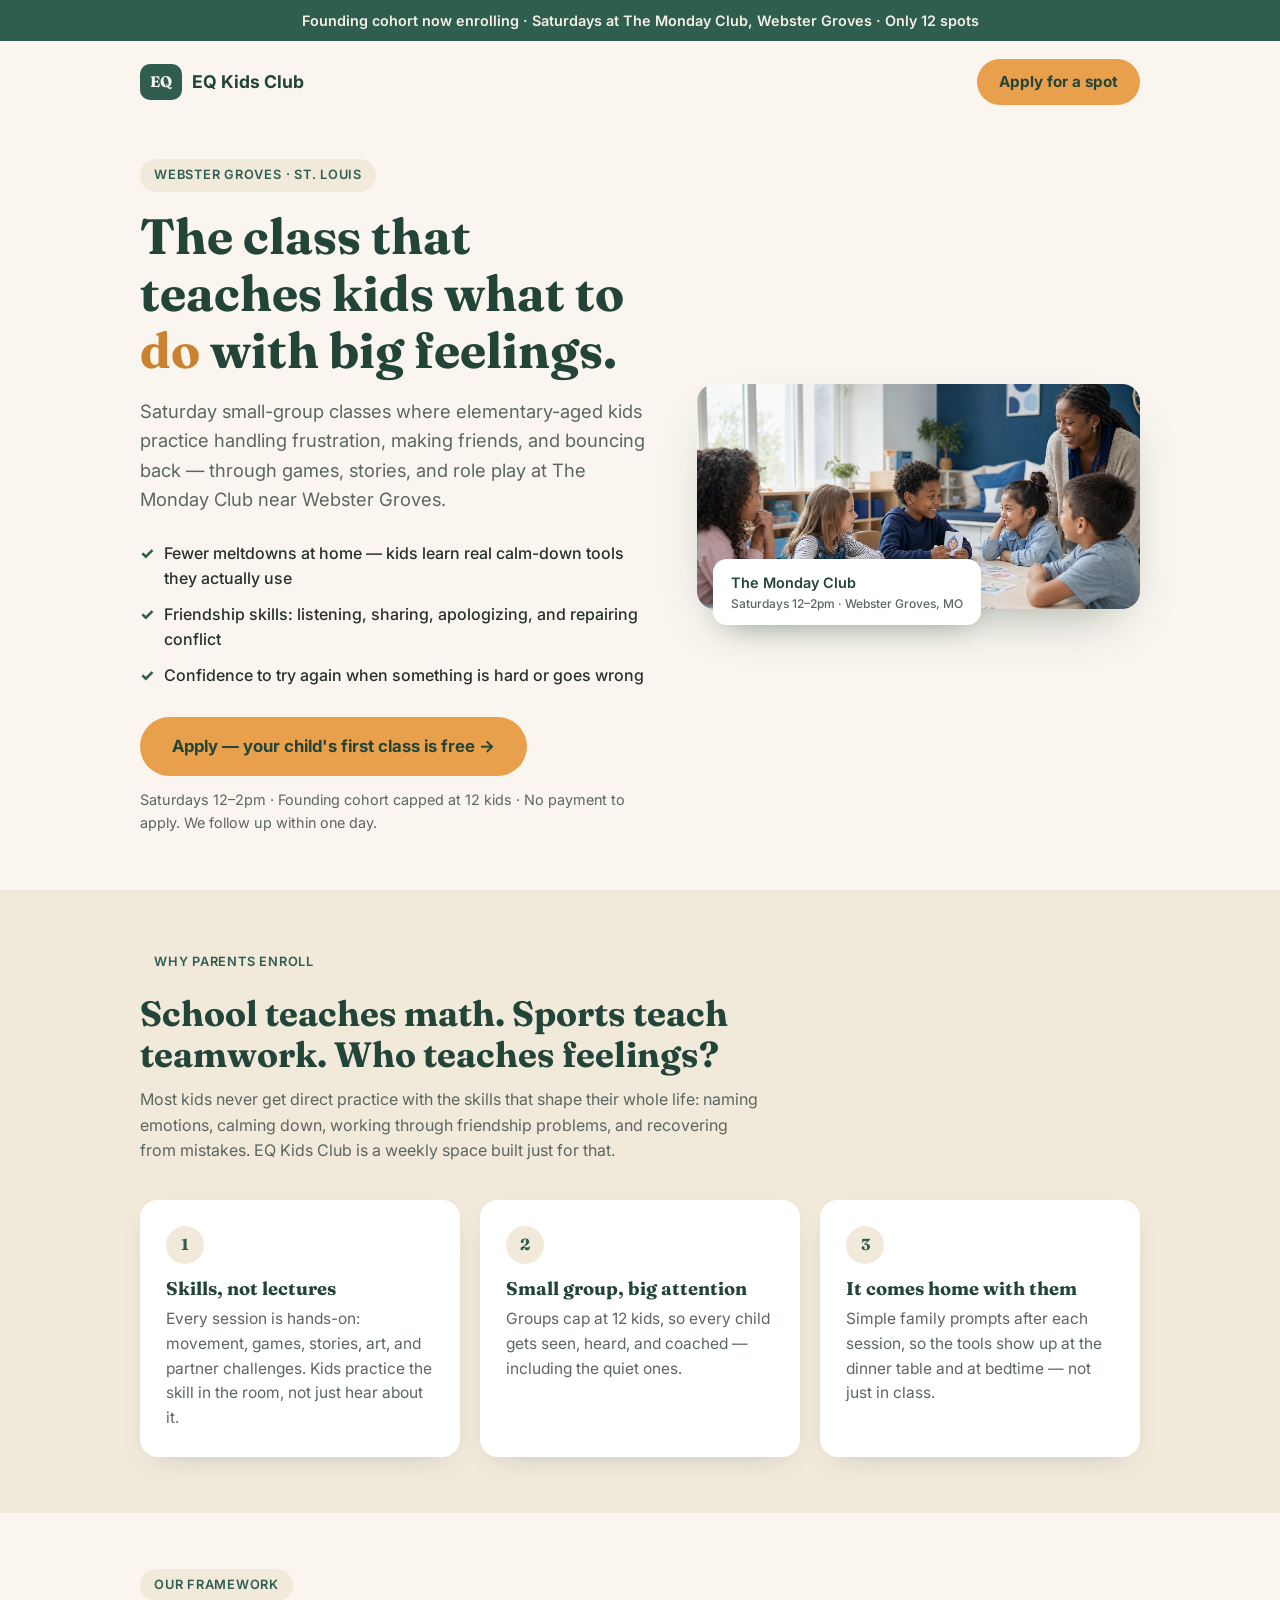
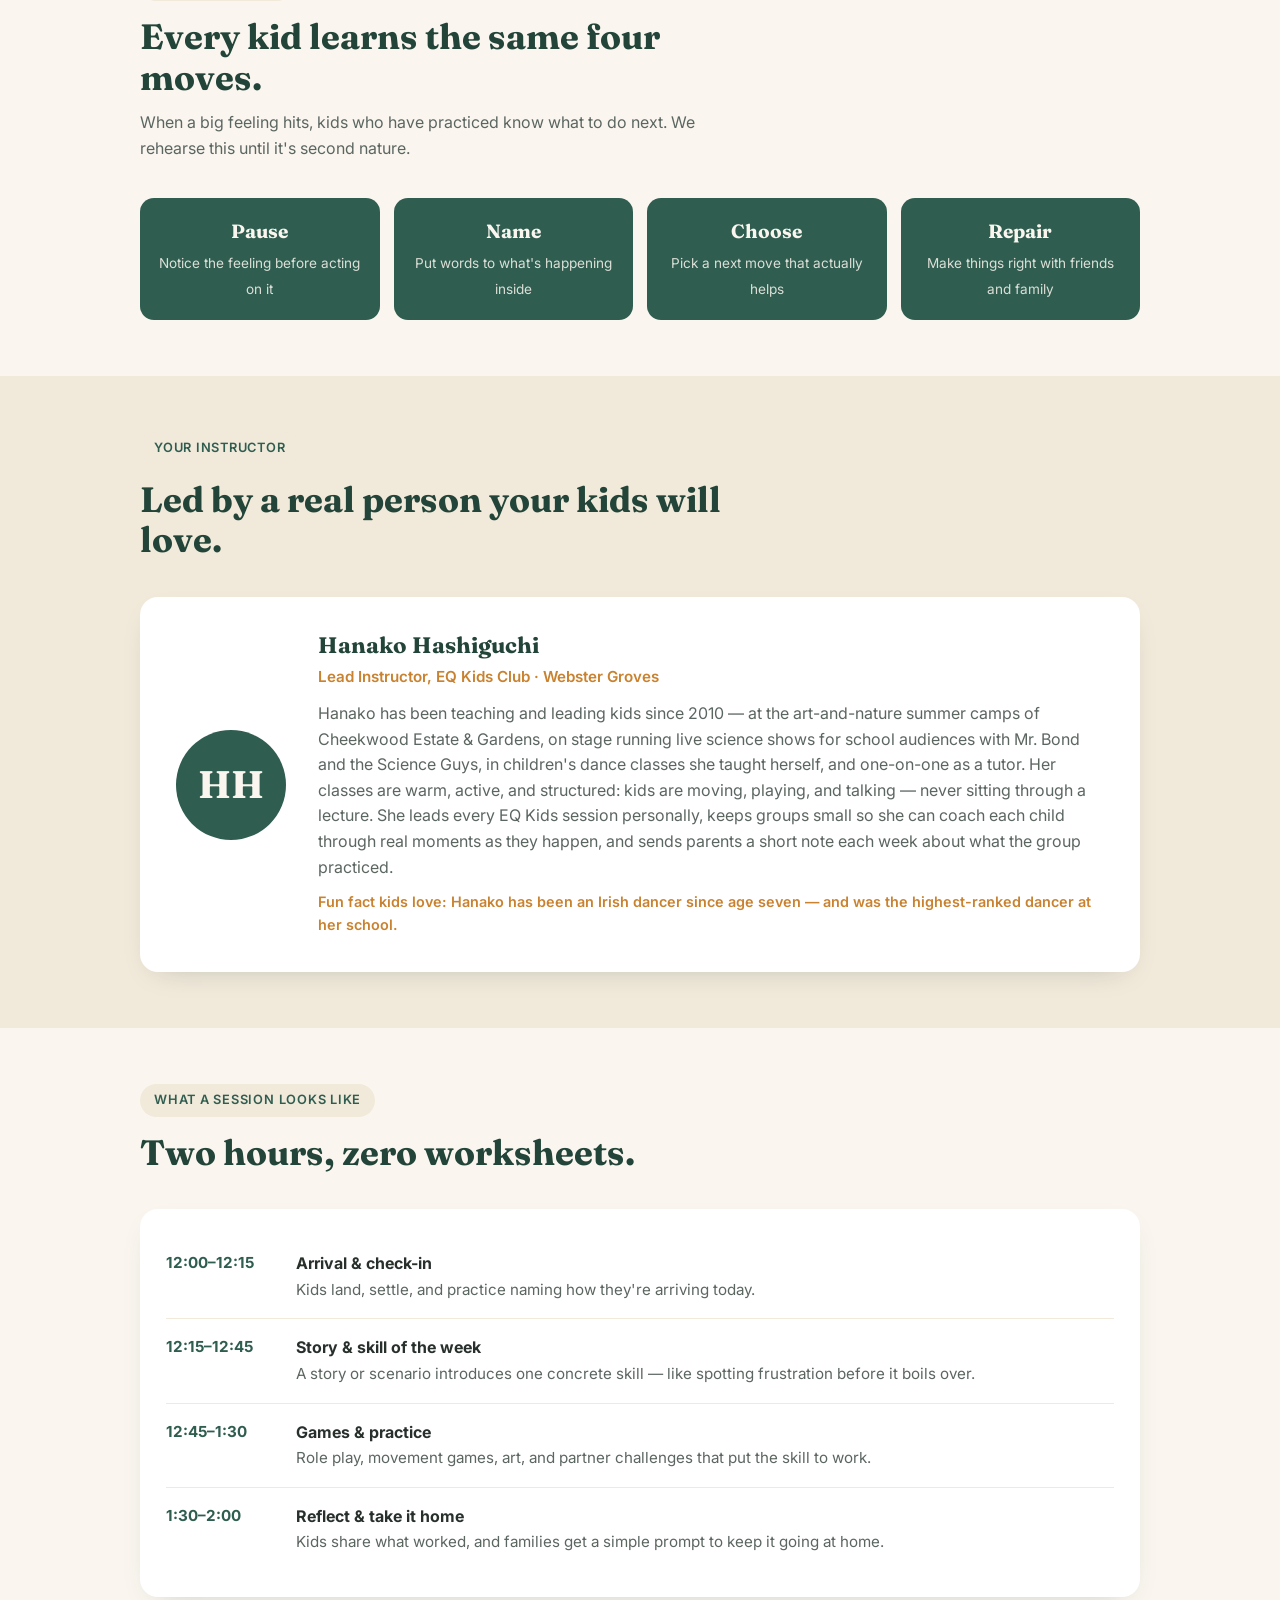
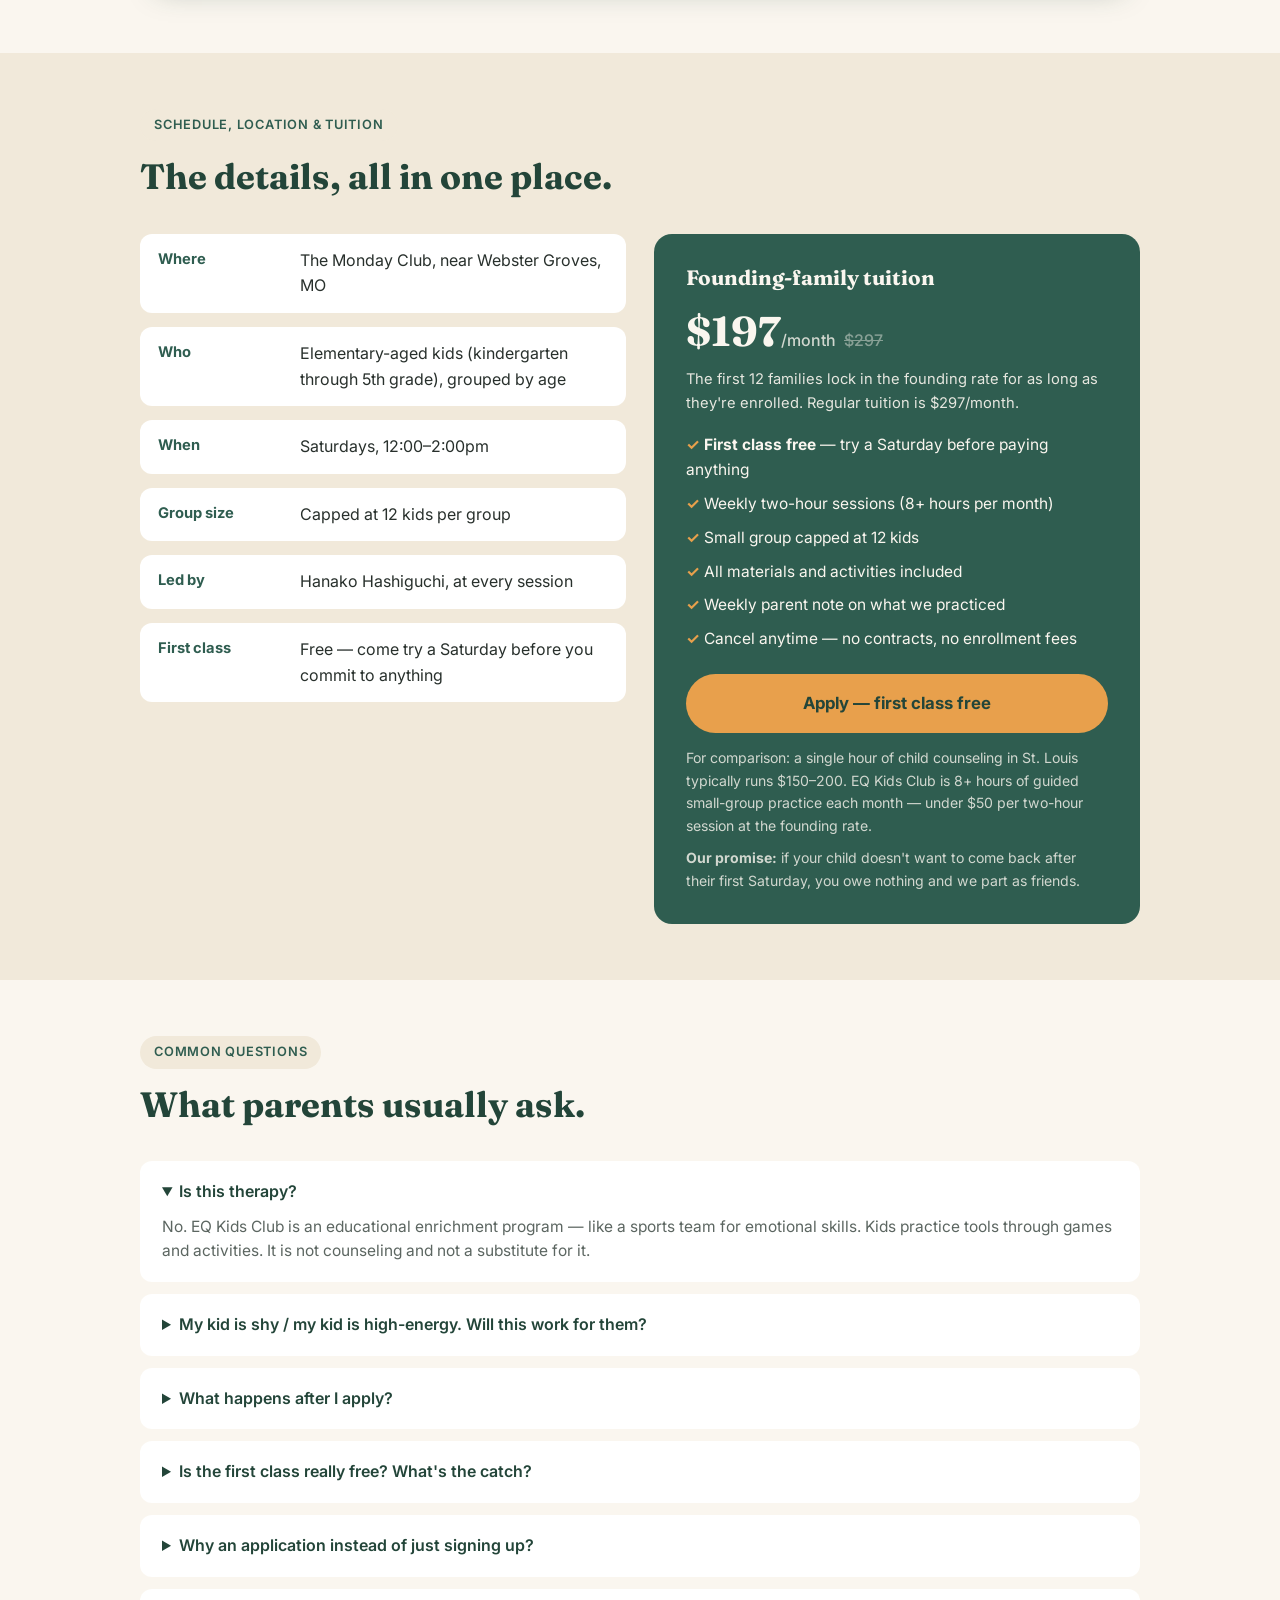
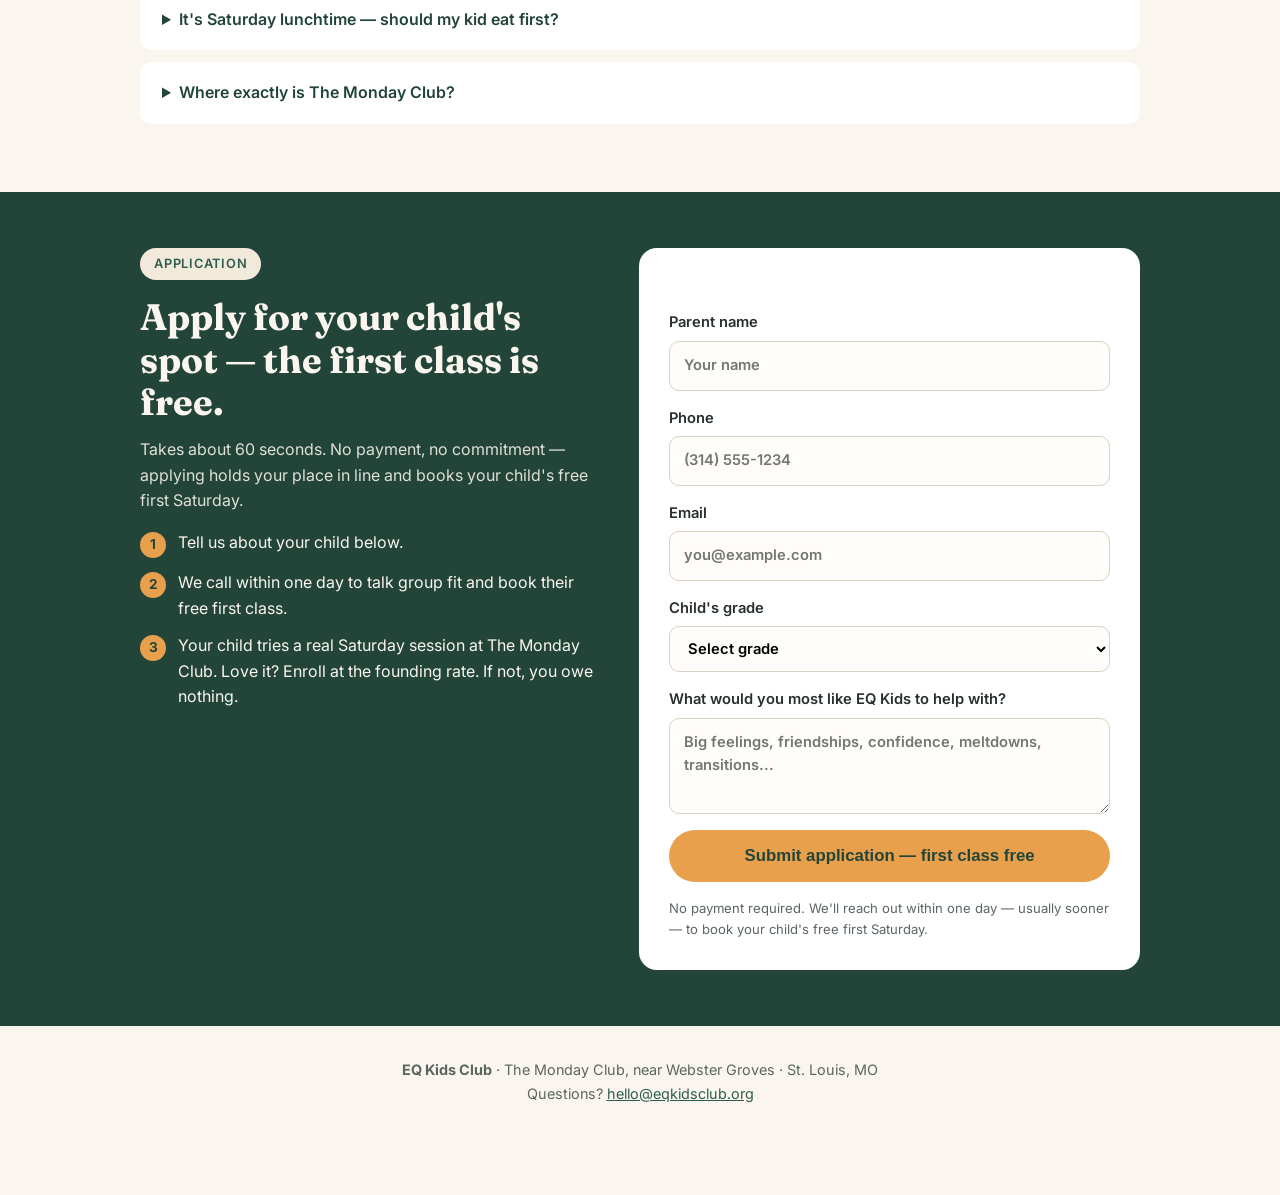
==== apply.html @ 0f2bf59f "Add ad landing page with application funnel New apply.html for Facebook/Instagram ad traffic: free f" ====
<!doctype html>
<html lang="en">
  <head>
    <meta charset="UTF-8" />
    <meta name="viewport" content="width=device-width, initial-scale=1.0" />
    <title>EQ Kids Club | Emotional Intelligence Classes for Kids in Webster Groves, St. Louis</title>
    <meta
      name="description"
      content="Saturday emotional intelligence classes for elementary-aged kids at The Monday Club near Webster Groves. First class free, groups capped at 12, led by Hanako Hashiguchi. Apply for a founding spot."
    />
    <meta name="robots" content="noindex" />
    <meta name="theme-color" content="#2f5d50" />
    <link rel="icon" href="/favicon.svg" type="image/svg+xml" />
    <link rel="preconnect" href="https://fonts.googleapis.com" />
    <link rel="preconnect" href="https://fonts.gstatic.com" crossorigin />
    <link
      href="https://fonts.googleapis.com/css2?family=Fraunces:opsz,wght@9..144,600;9..144,700&family=Inter:wght@400;500;600;700&display=swap"
      rel="stylesheet"
    />
    <!-- Meta Pixel Code -->
    <script>
      !function(f,b,e,v,n,t,s)
      {if(f.fbq)return;n=f.fbq=function(){n.callMethod?
      n.callMethod.apply(n,arguments):n.queue.push(arguments)};
      if(!f._fbq)f._fbq=n;n.push=n;n.loaded=!0;n.version='2.0';
      n.queue=[];t=b.createElement(e);t.async=!0;
      t.src=v;s=b.getElementsByTagName(e)[0];
      s.parentNode.insertBefore(t,s)}(window, document,'script',
      'https://connect.facebook.net/en_US/fbevents.js');
      fbq('init', '950769721274678');
      fbq('track', 'PageView');
    </script>
    <!-- End Meta Pixel Code -->
    <style>
      :root {
        --green: #2f5d50;
        --green-dark: #234539;
        --cream: #faf6ef;
        --cream-deep: #f1e9da;
        --ink: #28302c;
        --soft: #5c6661;
        --accent: #e8a04c;
        --accent-dark: #c9822f;
        --card: #ffffff;
        --radius: 18px;
      }
      * { margin: 0; padding: 0; box-sizing: border-box; }
      html { scroll-behavior: smooth; }
      body {
        font-family: "Inter", system-ui, sans-serif;
        background: var(--cream);
        color: var(--ink);
        line-height: 1.6;
        -webkit-font-smoothing: antialiased;
      }
      h1, h2, h3 { font-family: "Fraunces", Georgia, serif; line-height: 1.15; color: var(--green-dark); }
      img { max-width: 100%; display: block; }
      .wrap { max-width: 1040px; margin: 0 auto; padding: 0 20px; }
      .btn {
        display: inline-block;
        background: var(--accent);
        color: var(--green-dark);
        font-weight: 700;
        font-size: 1.05rem;
        padding: 16px 32px;
        border-radius: 999px;
        text-decoration: none;
        border: none;
        cursor: pointer;
        transition: transform 0.15s ease, background 0.15s ease;
        text-align: center;
      }
      .btn:hover { background: var(--accent-dark); transform: translateY(-1px); }
      .btn.full { width: 100%; }
      .pill {
        display: inline-block;
        background: var(--cream-deep);
        color: var(--green);
        font-size: 0.8rem;
        font-weight: 600;
        letter-spacing: 0.06em;
        text-transform: uppercase;
        padding: 6px 14px;
        border-radius: 999px;
        margin-bottom: 16px;
      }

      /* Top bar */
      .topbar {
        background: var(--green);
        color: #f4efe5;
        text-align: center;
        font-size: 0.9rem;
        font-weight: 600;
        padding: 9px 16px;
      }
      header.site {
        display: flex;
        align-items: center;
        justify-content: space-between;
        padding: 18px 0;
      }
      .brand { display: flex; align-items: center; gap: 10px; text-decoration: none; color: var(--green-dark); font-weight: 700; font-size: 1.1rem; }
      .brand-mark {
        background: var(--green);
        color: var(--cream);
        font-family: "Fraunces", serif;
        font-weight: 700;
        border-radius: 10px;
        padding: 6px 10px;
        font-size: 0.95rem;
      }
      .header-cta { font-size: 0.95rem; padding: 11px 22px; }

      /* Hero */
      .hero { padding: 36px 0 56px; display: grid; grid-template-columns: 1.15fr 1fr; gap: 48px; align-items: center; }
      .hero h1 { font-size: clamp(2rem, 4.6vw, 3.1rem); margin-bottom: 18px; }
      .hero h1 em { font-style: normal; color: var(--accent-dark); }
      .hero .lede { font-size: 1.15rem; color: var(--soft); margin-bottom: 26px; max-width: 34em; }
      .hero-points { list-style: none; margin: 0 0 28px; display: grid; gap: 10px; }
      .hero-points li { display: flex; gap: 10px; align-items: flex-start; font-weight: 500; }
      .hero-points li::before { content: "✓"; color: var(--green); font-weight: 800; flex-shrink: 0; }
      .hero-note { font-size: 0.9rem; color: var(--soft); margin-top: 12px; }
      .hero-visual { position: relative; }
      .hero-visual img { border-radius: var(--radius); box-shadow: 0 24px 50px -24px rgba(35, 69, 57, 0.45); }
      .hero-tag {
        position: absolute; bottom: -16px; left: 16px;
        background: var(--card); border-radius: 14px;
        padding: 12px 18px; box-shadow: 0 12px 30px -14px rgba(35, 69, 57, 0.4);
        font-size: 0.9rem; font-weight: 600; color: var(--green-dark);
      }
      .hero-tag small { display: block; color: var(--soft); font-weight: 500; }

      /* Sections */
      section { padding: 56px 0; }
      section.alt { background: var(--cream-deep); }
      .section-head { max-width: 620px; margin-bottom: 36px; }
      .section-head h2 { font-size: clamp(1.6rem, 3.4vw, 2.2rem); margin-bottom: 12px; }
      .section-head p { color: var(--soft); }

      .cards3 { display: grid; grid-template-columns: repeat(3, 1fr); gap: 20px; }
      .card {
        background: var(--card); border-radius: var(--radius);
        padding: 26px; box-shadow: 0 10px 28px -18px rgba(35, 69, 57, 0.35);
      }
      .card h3 { font-size: 1.15rem; margin-bottom: 8px; }
      .card p { color: var(--soft); font-size: 0.97rem; }
      .card .num {
        display: inline-flex; align-items: center; justify-content: center;
        width: 38px; height: 38px; border-radius: 50%;
        background: var(--cream-deep); color: var(--green);
        font-weight: 700; margin-bottom: 14px; font-family: "Fraunces", serif;
      }

      /* Framework */
      .framework { display: grid; grid-template-columns: repeat(4, 1fr); gap: 14px; margin-top: 8px; }
      .framework .step {
        background: var(--green); color: var(--cream);
        border-radius: 14px; padding: 18px; text-align: center;
      }
      .framework .step strong { display: block; font-family: "Fraunces", serif; font-size: 1.2rem; margin-bottom: 4px; }
      .framework .step span { font-size: 0.85rem; opacity: 0.85; }

      /* Instructor */
      .instructor { display: grid; grid-template-columns: auto 1fr; gap: 32px; align-items: center; background: var(--card); border-radius: var(--radius); padding: 36px; box-shadow: 0 10px 28px -18px rgba(35, 69, 57, 0.35); }
      .avatar {
        width: 110px; height: 110px; border-radius: 50%;
        background: var(--green); color: var(--cream);
        display: flex; align-items: center; justify-content: center;
        font-family: "Fraunces", serif; font-size: 2.4rem; font-weight: 700;
      }
      .instructor h3 { font-size: 1.4rem; margin-bottom: 6px; }
      .instructor .role { color: var(--accent-dark); font-weight: 600; font-size: 0.95rem; margin-bottom: 12px; }
      .instructor p { color: var(--soft); }

      /* Session timeline */
      .timeline { display: grid; gap: 0; }
      .timeline .row {
        display: grid; grid-template-columns: 110px 1fr; gap: 20px;
        padding: 16px 0; border-bottom: 1px solid var(--cream-deep);
      }
      .timeline .row:last-child { border-bottom: none; }
      .timeline .time { font-weight: 700; color: var(--green); font-size: 0.95rem; }
      .timeline .what strong { display: block; color: var(--ink); }
      .timeline .what span { color: var(--soft); font-size: 0.95rem; }

      /* Logistics + price */
      .logistics { display: grid; grid-template-columns: 1fr 1fr; gap: 28px; align-items: start; }
      .fact-list { list-style: none; display: grid; gap: 14px; }
      .fact-list li { display: grid; grid-template-columns: 130px 1fr; gap: 12px; background: var(--card); border-radius: 12px; padding: 14px 18px; }
      .fact-list .k { font-weight: 700; color: var(--green); font-size: 0.92rem; }
      .price-card { background: var(--green); color: var(--cream); border-radius: var(--radius); padding: 32px; }
      .price-card h3 { color: var(--cream); font-size: 1.3rem; margin-bottom: 8px; }
      .price-big { font-family: "Fraunces", serif; font-size: 2.6rem; font-weight: 700; }
      .price-big span { font-size: 1rem; font-family: "Inter", sans-serif; font-weight: 500; opacity: 0.8; }
      .price-card ul { list-style: none; margin: 18px 0 22px; display: grid; gap: 9px; font-size: 0.97rem; }
      .price-card li::before { content: "✓  "; color: var(--accent); font-weight: 700; }
      .price-compare { font-size: 0.88rem; opacity: 0.8; margin-top: 14px; }

      /* FAQ */
      .faq details { background: var(--card); border-radius: 12px; padding: 18px 22px; margin-bottom: 12px; }
      .faq summary { font-weight: 600; cursor: pointer; color: var(--green-dark); }
      .faq details p { margin-top: 10px; color: var(--soft); font-size: 0.97rem; }

      /* Application */
      .apply-section { background: var(--green-dark); color: var(--cream); }
      .apply-grid { display: grid; grid-template-columns: 1fr 1.1fr; gap: 44px; align-items: start; }
      .apply-copy h2 { color: var(--cream); font-size: clamp(1.7rem, 3.4vw, 2.3rem); margin-bottom: 14px; }
      .apply-copy p { opacity: 0.88; margin-bottom: 16px; }
      .apply-steps { list-style: none; display: grid; gap: 12px; margin-top: 8px; }
      .apply-steps li { display: flex; gap: 12px; align-items: flex-start; }
      .apply-steps .n {
        background: var(--accent); color: var(--green-dark);
        width: 26px; height: 26px; border-radius: 50%; flex-shrink: 0;
        display: inline-flex; align-items: center; justify-content: center;
        font-weight: 700; font-size: 0.85rem; margin-top: 2px;
      }
      form.apply {
        background: var(--card); border-radius: var(--radius); padding: 30px;
        color: var(--ink); display: grid; gap: 16px;
      }
      form.apply label { display: grid; gap: 6px; font-weight: 600; font-size: 0.92rem; }
      form.apply input, form.apply select, form.apply textarea {
        font: inherit; padding: 12px 14px; border: 1.5px solid #d8d2c4;
        border-radius: 10px; background: #fffdf9; width: 100%;
      }
      form.apply input:focus, form.apply select:focus, form.apply textarea:focus {
        outline: 2px solid var(--green); border-color: var(--green);
      }
      .hidden-field { position: absolute; left: -9999px; }
      .form-status { font-size: 0.92rem; font-weight: 600; min-height: 1.2em; }
      .form-status[data-type="error"] { color: #b3402f; }
      .form-status[data-type="success"] { color: var(--green); }
      .form-fine { font-size: 0.82rem; color: var(--soft); font-weight: 400; }

      footer { padding: 32px 0 90px; text-align: center; color: var(--soft); font-size: 0.9rem; }
      footer a { color: var(--green); }

      /* Sticky mobile CTA */
      .sticky-cta {
        position: fixed; bottom: 0; left: 0; right: 0; z-index: 50;
        padding: 12px 16px calc(12px + env(safe-area-inset-bottom));
        background: rgba(250, 246, 239, 0.95); backdrop-filter: blur(6px);
        box-shadow: 0 -8px 24px rgba(35, 69, 57, 0.15);
        display: none;
      }
      .sticky-cta .btn { width: 100%; }

      @media (max-width: 860px) {
        .hero { grid-template-columns: 1fr; padding-top: 16px; gap: 36px; }
        .cards3 { grid-template-columns: 1fr; }
        .framework { grid-template-columns: repeat(2, 1fr); }
        .logistics, .apply-grid { grid-template-columns: 1fr; }
        .instructor { grid-template-columns: 1fr; text-align: center; }
        .avatar { margin: 0 auto; }
        .sticky-cta { display: block; }
        section { padding: 44px 0; }
        .header-cta { display: none; }
      }
    </style>
  </head>
  <body>
    <noscript>
      <img
        height="1"
        width="1"
        style="display:none"
        src="https://www.facebook.com/tr?id=950769721274678&ev=PageView&noscript=1"
        alt=""
      />
    </noscript>

    <div class="topbar">Founding cohort now enrolling &middot; Saturdays at The Monday Club, Webster Groves &middot; Only 12 spots</div>

    <div class="wrap">
      <header class="site">
        <a class="brand" href="#">
          <span class="brand-mark">EQ</span>
          <span>EQ Kids Club</span>
        </a>
        <a class="btn header-cta" href="#apply">Apply for a spot</a>
      </header>

      <section class="hero">
        <div>
          <span class="pill">Webster Groves &middot; St. Louis</span>
          <h1>The class that teaches kids what to <em>do</em> with big feelings.</h1>
          <p class="lede">
            Saturday small-group classes where elementary-aged kids practice handling
            frustration, making friends, and bouncing back &mdash; through games,
            stories, and role play at The Monday Club near Webster Groves.
          </p>
          <ul class="hero-points">
            <li>Fewer meltdowns at home &mdash; kids learn real calm-down tools they actually use</li>
            <li>Friendship skills: listening, sharing, apologizing, and repairing conflict</li>
            <li>Confidence to try again when something is hard or goes wrong</li>
          </ul>
          <a class="btn" href="#apply">Apply &mdash; your child's first class is free &rarr;</a>
          <p class="hero-note">
            Saturdays 12&ndash;2pm &middot; Founding cohort capped at 12 kids &middot; No payment to apply.
            We follow up within one day.
          </p>
        </div>
        <div class="hero-visual">
          <img src="assets/eq-kids-hero.png" alt="Elementary-aged kids working together in a small-group EQ class" />
          <div class="hero-tag">
            The Monday Club
            <small>Saturdays 12&ndash;2pm &middot; Webster Groves, MO</small>
          </div>
        </div>
      </section>
    </div>

    <section class="alt">
      <div class="wrap">
        <div class="section-head">
          <span class="pill">Why parents enroll</span>
          <h2>School teaches math. Sports teach teamwork. Who teaches feelings?</h2>
          <p>
            Most kids never get direct practice with the skills that shape their whole
            life: naming emotions, calming down, working through friendship problems,
            and recovering from mistakes. EQ Kids Club is a weekly space built just for that.
          </p>
        </div>
        <div class="cards3">
          <article class="card">
            <span class="num">1</span>
            <h3>Skills, not lectures</h3>
            <p>Every session is hands-on: movement, games, stories, art, and partner challenges. Kids practice the skill in the room, not just hear about it.</p>
          </article>
          <article class="card">
            <span class="num">2</span>
            <h3>Small group, big attention</h3>
            <p>Groups cap at 12 kids, so every child gets seen, heard, and coached &mdash; including the quiet ones.</p>
          </article>
          <article class="card">
            <span class="num">3</span>
            <h3>It comes home with them</h3>
            <p>Simple family prompts after each session, so the tools show up at the dinner table and at bedtime &mdash; not just in class.</p>
          </article>
        </div>
      </div>
    </section>

    <section>
      <div class="wrap">
        <div class="section-head">
          <span class="pill">Our framework</span>
          <h2>Every kid learns the same four moves.</h2>
          <p>When a big feeling hits, kids who have practiced know what to do next. We rehearse this until it's second nature.</p>
        </div>
        <div class="framework">
          <div class="step"><strong>Pause</strong><span>Notice the feeling before acting on it</span></div>
          <div class="step"><strong>Name</strong><span>Put words to what's happening inside</span></div>
          <div class="step"><strong>Choose</strong><span>Pick a next move that actually helps</span></div>
          <div class="step"><strong>Repair</strong><span>Make things right with friends and family</span></div>
        </div>
      </div>
    </section>

    <section class="alt">
      <div class="wrap">
        <div class="section-head">
          <span class="pill">Your instructor</span>
          <h2>Led by a real person your kids will love.</h2>
        </div>
        <div class="instructor">
          <div class="avatar" aria-hidden="true">HH</div>
          <div>
            <h3>Hanako Hashiguchi</h3>
            <p class="role">Lead Instructor, EQ Kids Club &middot; Webster Groves</p>
            <p>
              Hanako has been teaching and leading kids since 2010 &mdash; at the
              art-and-nature summer camps of Cheekwood Estate &amp; Gardens, on stage
              running live science shows for school audiences with Mr. Bond and the
              Science Guys, in children's dance classes she taught herself, and
              one-on-one as a tutor. Her classes are warm, active, and structured:
              kids are moving, playing, and talking &mdash; never sitting through a
              lecture. She leads every EQ Kids session personally, keeps groups small
              so she can coach each child through real moments as they happen, and
              sends parents a short note each week about what the group practiced.
            </p>
            <p style="margin-top: 10px; font-size: 0.9rem; color: var(--accent-dark); font-weight: 600;">
              Fun fact kids love: Hanako has been an Irish dancer since age seven &mdash;
              and was the highest-ranked dancer at her school.
            </p>
          </div>
        </div>
      </div>
    </section>

    <section>
      <div class="wrap">
        <div class="section-head">
          <span class="pill">What a session looks like</span>
          <h2>Two hours, zero worksheets.</h2>
        </div>
        <div class="card timeline">
          <div class="row">
            <span class="time">12:00&ndash;12:15</span>
            <div class="what"><strong>Arrival &amp; check-in</strong><span>Kids land, settle, and practice naming how they're arriving today.</span></div>
          </div>
          <div class="row">
            <span class="time">12:15&ndash;12:45</span>
            <div class="what"><strong>Story &amp; skill of the week</strong><span>A story or scenario introduces one concrete skill &mdash; like spotting frustration before it boils over.</span></div>
          </div>
          <div class="row">
            <span class="time">12:45&ndash;1:30</span>
            <div class="what"><strong>Games &amp; practice</strong><span>Role play, movement games, art, and partner challenges that put the skill to work.</span></div>
          </div>
          <div class="row">
            <span class="time">1:30&ndash;2:00</span>
            <div class="what"><strong>Reflect &amp; take it home</strong><span>Kids share what worked, and families get a simple prompt to keep it going at home.</span></div>
          </div>
        </div>
      </div>
    </section>

    <section class="alt">
      <div class="wrap">
        <div class="section-head">
          <span class="pill">Schedule, location &amp; tuition</span>
          <h2>The details, all in one place.</h2>
        </div>
        <div class="logistics">
          <ul class="fact-list">
            <li><span class="k">Where</span><span>The Monday Club, near Webster Groves, MO</span></li>
            <li><span class="k">Who</span><span>Elementary-aged kids (kindergarten through 5th grade), grouped by age</span></li>
            <li><span class="k">When</span><span>Saturdays, 12:00&ndash;2:00pm</span></li>
            <li><span class="k">Group size</span><span>Capped at 12 kids per group</span></li>
            <li><span class="k">Led by</span><span>Hanako Hashiguchi, at every session</span></li>
            <li><span class="k">First class</span><span>Free &mdash; come try a Saturday before you commit to anything</span></li>
          </ul>
          <div class="price-card">
            <h3>Founding-family tuition</h3>
            <div class="price-big">$197<span>/month &nbsp;<s style="opacity:0.55;">$297</s></span></div>
            <p style="font-size: 0.92rem; opacity: 0.9; margin-top: 4px;">
              The first 12 families lock in the founding rate for as long as they're
              enrolled. Regular tuition is $297/month.
            </p>
            <ul>
              <li><strong>First class free</strong> &mdash; try a Saturday before paying anything</li>
              <li>Weekly two-hour sessions (8+ hours per month)</li>
              <li>Small group capped at 12 kids</li>
              <li>All materials and activities included</li>
              <li>Weekly parent note on what we practiced</li>
              <li>Cancel anytime &mdash; no contracts, no enrollment fees</li>
            </ul>
            <a class="btn full" href="#apply">Apply &mdash; first class free</a>
            <p class="price-compare">
              For comparison: a single hour of child counseling in St. Louis typically
              runs $150&ndash;200. EQ Kids Club is 8+ hours of guided small-group practice
              each month &mdash; under $50 per two-hour session at the founding rate.
            </p>
            <p class="price-compare" style="margin-top: 10px;">
              <strong>Our promise:</strong> if your child doesn't want to come back after
              their first Saturday, you owe nothing and we part as friends.
            </p>
          </div>
        </div>
      </div>
    </section>

    <section>
      <div class="wrap">
        <div class="section-head">
          <span class="pill">Common questions</span>
          <h2>What parents usually ask.</h2>
        </div>
        <div class="faq">
          <details open>
            <summary>Is this therapy?</summary>
            <p>No. EQ Kids Club is an educational enrichment program &mdash; like a sports team for emotional skills. Kids practice tools through games and activities. It is not counseling and not a substitute for it.</p>
          </details>
          <details>
            <summary>My kid is shy / my kid is high-energy. Will this work for them?</summary>
            <p>Both, genuinely. Sessions mix movement and quiet activities, and the small group size means Hanako can meet each child where they are. Shy kids are never put on the spot; high-energy kids get plenty of room to move.</p>
          </details>
          <details>
            <summary>What happens after I apply?</summary>
            <p>We review your application and reach out within one day to talk through schedule, group fit, and any questions. Then your child comes to their first Saturday free. If they love it (they usually do), you enroll at the founding rate. If not, you owe nothing.</p>
          </details>
          <details>
            <summary>Is the first class really free? What's the catch?</summary>
            <p>Really free, no catch. EQ is something you want to see before you buy &mdash; and we'd rather earn your enrollment than talk you into it. Your child joins a real session, and you decide afterward.</p>
          </details>
          <details>
            <summary>Why an application instead of just signing up?</summary>
            <p>Because groups are capped at 12 and grouped by age, we place kids carefully rather than first-come-first-served. The short application helps us build groups where every kid thrives.</p>
          </details>
          <details>
            <summary>It's Saturday lunchtime &mdash; should my kid eat first?</summary>
            <p>Yes, please send them with lunch in their belly. Sessions run 12&ndash;2pm and are active, so a fed kid is a happy kid.</p>
          </details>
          <details>
            <summary>Where exactly is The Monday Club?</summary>
            <p>The Monday Club is a historic community space near downtown Webster Groves, with easy parking and pickup. We'll send full directions and drop-off details when we confirm your spot.</p>
          </details>
        </div>
      </div>
    </section>

    <section class="apply-section" id="apply">
      <div class="wrap apply-grid">
        <div class="apply-copy">
          <span class="pill">Application</span>
          <h2>Apply for your child's spot &mdash; the first class is free.</h2>
          <p>
            Takes about 60 seconds. No payment, no commitment &mdash; applying holds
            your place in line and books your child's free first Saturday.
          </p>
          <ol class="apply-steps">
            <li><span class="n">1</span><span>Tell us about your child below.</span></li>
            <li><span class="n">2</span><span>We call within one day to talk group fit and book their free first class.</span></li>
            <li><span class="n">3</span><span>Your child tries a real Saturday session at The Monday Club. Love it? Enroll at the founding rate. If not, you owe nothing.</span></li>
          </ol>
        </div>
        <form
          class="apply"
          id="inquiry-form"
          data-endpoint="https://script.google.com/macros/s/AKfycbzuIgWmZnr0VCK2Vqqbr2FylTaAPcukcbpONJO-oSJF8O1yjsoRWASSG0VXTQ9Ma4vI/exec"
          data-success-url="thank-you.html"
        >
          <p class="form-status" id="form-status" role="status" aria-live="polite"></p>
          <input type="hidden" name="source" value="apply-landing-webster-groves" />
          <label class="hidden-field" aria-hidden="true">
            Leave this blank
            <input type="text" name="website" tabindex="-1" autocomplete="off" />
          </label>
          <label>
            Parent name
            <input type="text" name="parentName" placeholder="Your name" autocomplete="name" required />
          </label>
          <label>
            Phone
            <input type="tel" name="phone" placeholder="(314) 555-1234" autocomplete="tel" required />
          </label>
          <label>
            Email
            <input type="email" name="email" placeholder="you@example.com" autocomplete="email" required />
          </label>
          <label>
            Child's grade
            <select name="childGrade" required>
              <option value="">Select grade</option>
              <option>Kindergarten</option>
              <option>1st grade</option>
              <option>2nd grade</option>
              <option>3rd grade</option>
              <option>4th grade</option>
              <option>5th grade</option>
            </select>
          </label>
          <label>
            What would you most like EQ Kids to help with?
            <textarea name="goals" rows="3" placeholder="Big feelings, friendships, confidence, meltdowns, transitions..."></textarea>
          </label>
          <button class="btn full" type="submit">Submit application &mdash; first class free</button>
          <p class="form-fine">No payment required. We'll reach out within one day &mdash; usually sooner &mdash; to book your child's free first Saturday.</p>
        </form>
      </div>
    </section>

    <footer>
      <div class="wrap">
        <p><strong>EQ Kids Club</strong> &middot; The Monday Club, near Webster Groves &middot; St. Louis, MO</p>
        <p>Questions? <a href="mailto:hello@eqkidsclub.org">hello@eqkidsclub.org</a></p>
      </div>
    </footer>

    <div class="sticky-cta">
      <a class="btn" href="#apply">Apply &mdash; first class free</a>
    </div>

    <script src="script.js"></script>
  </body>
</html>
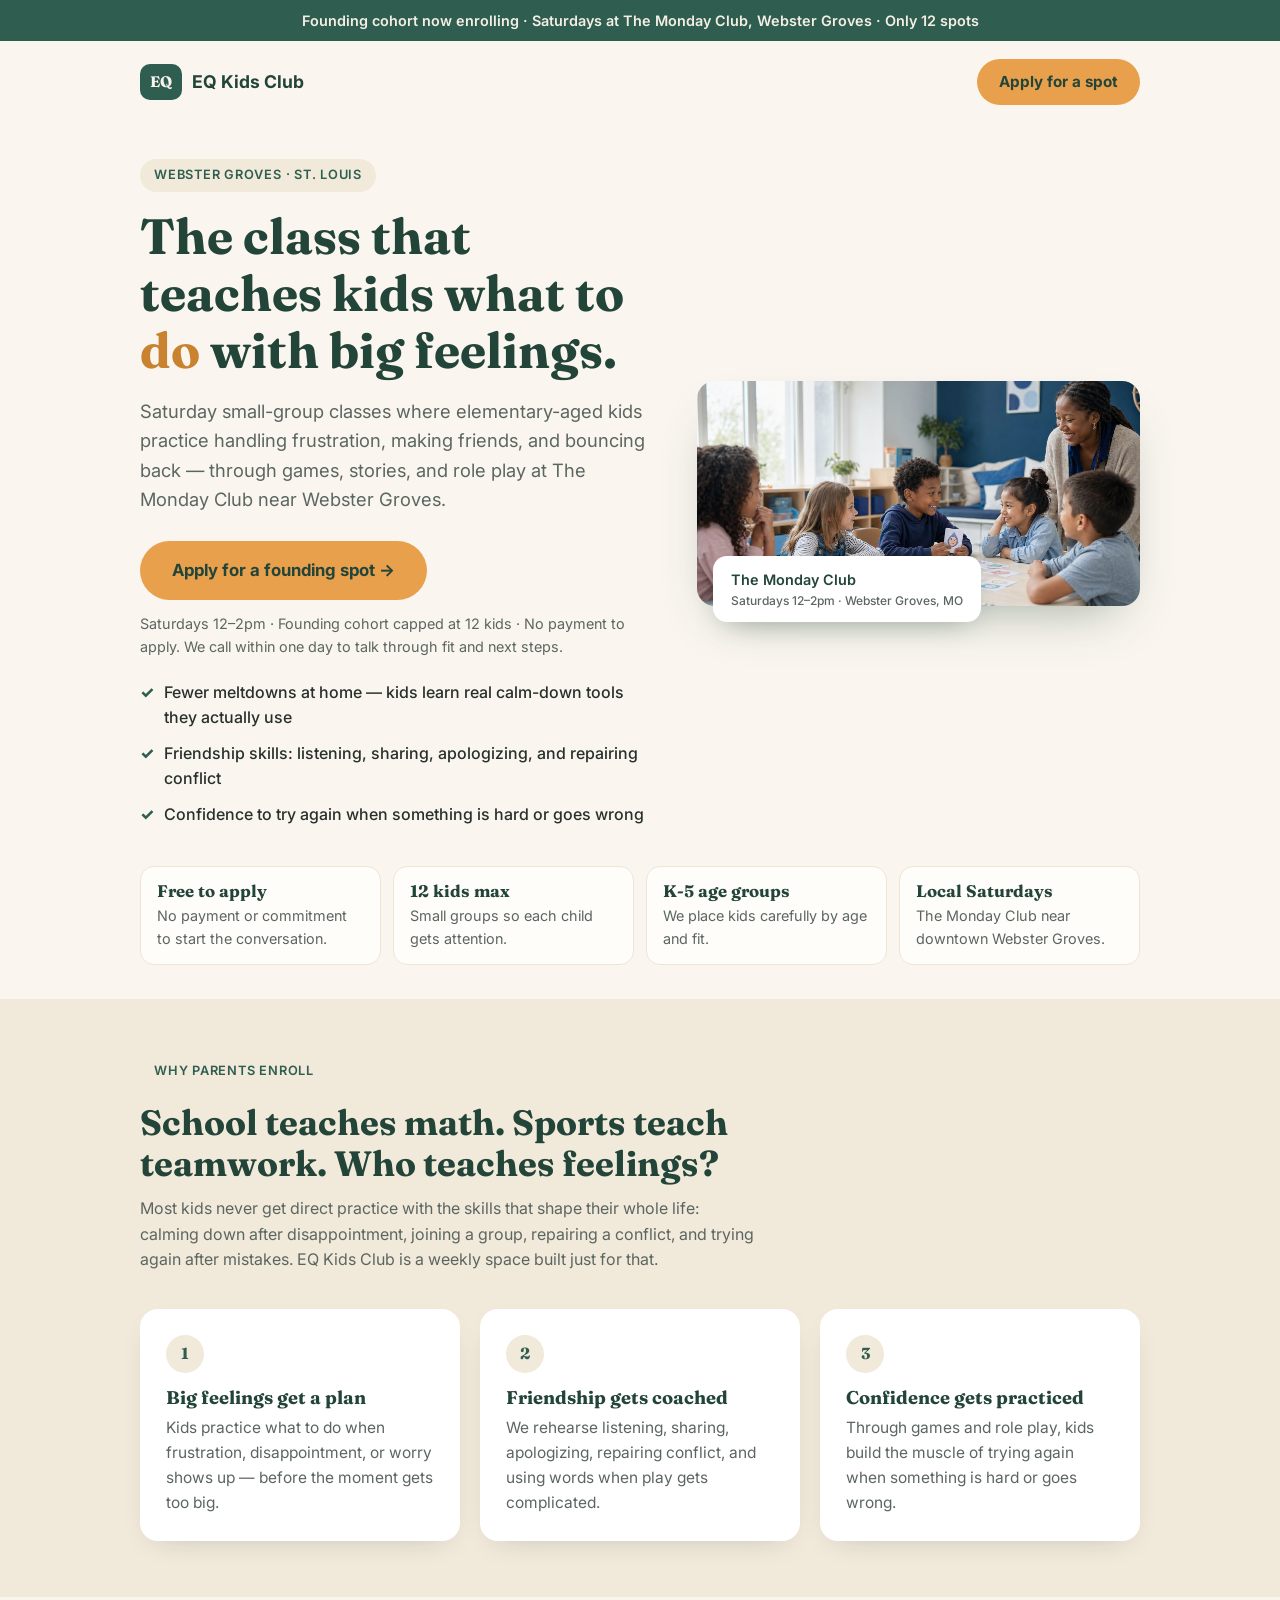
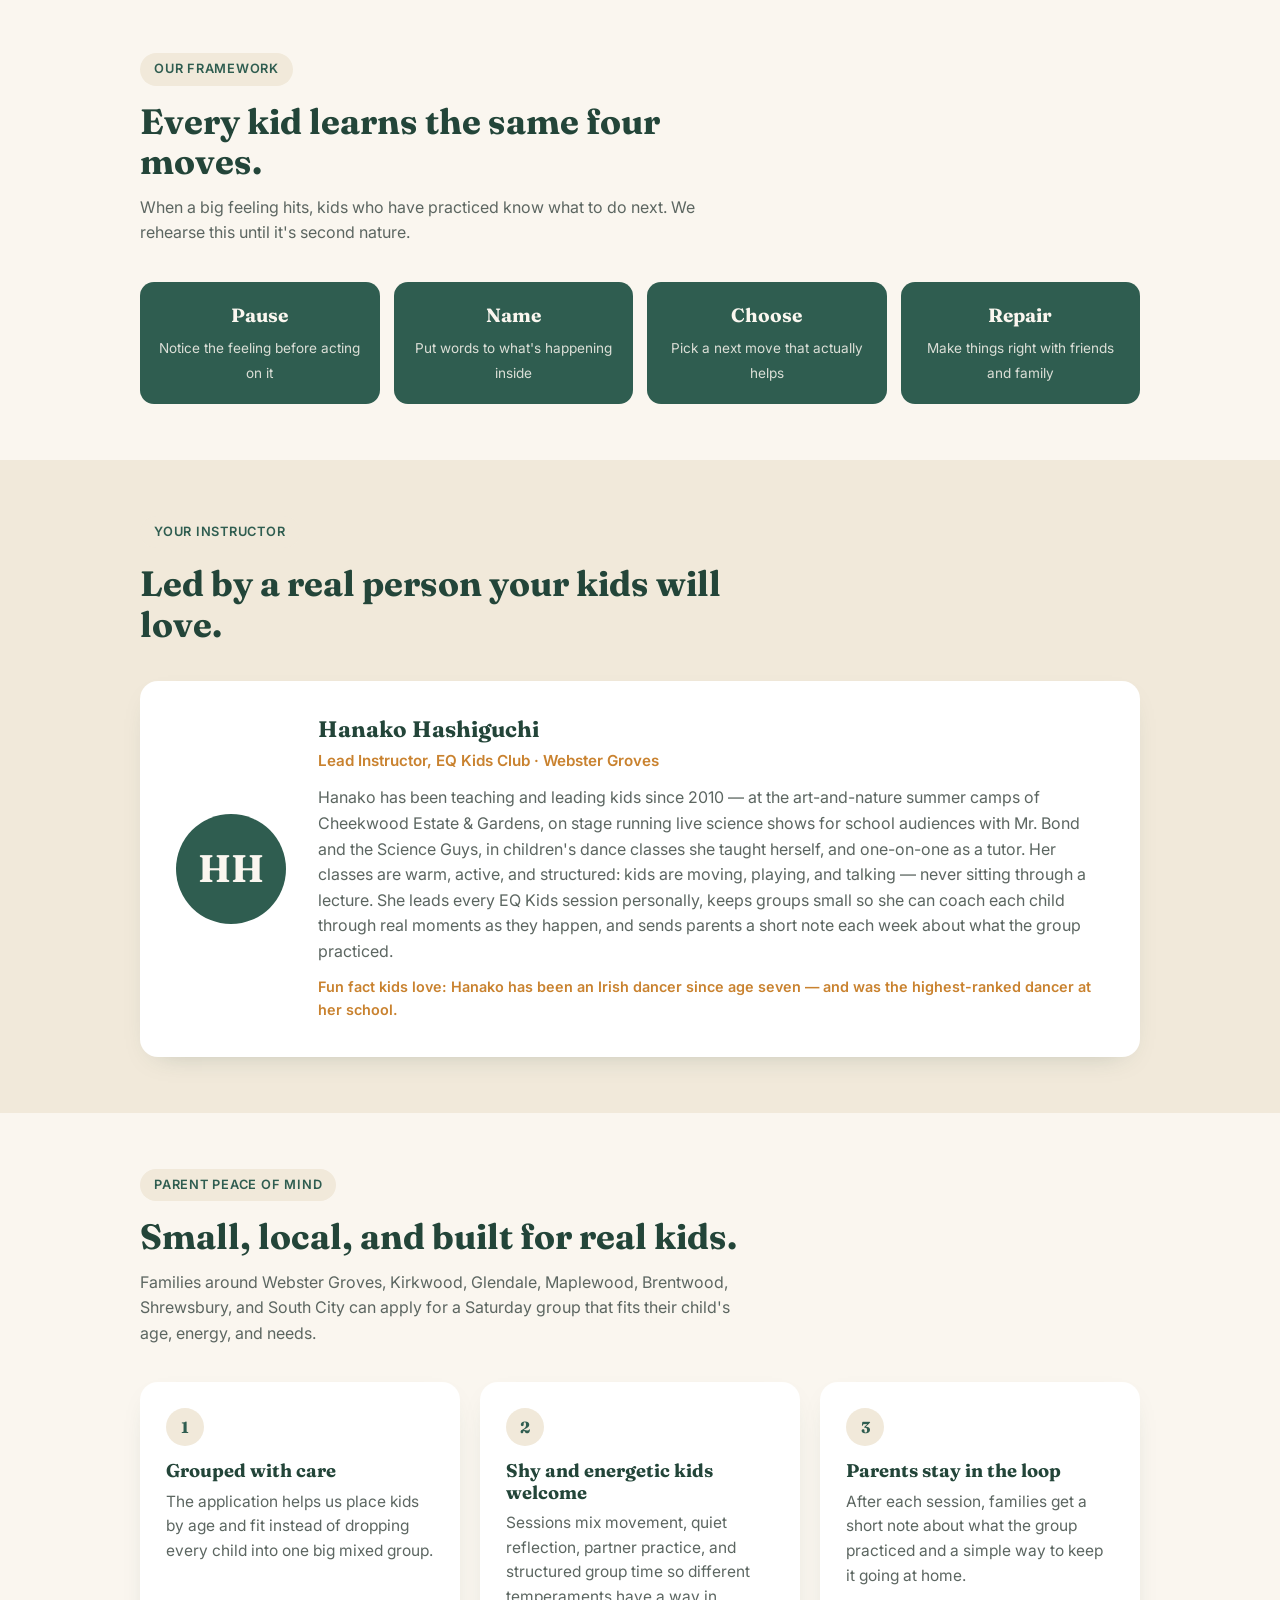
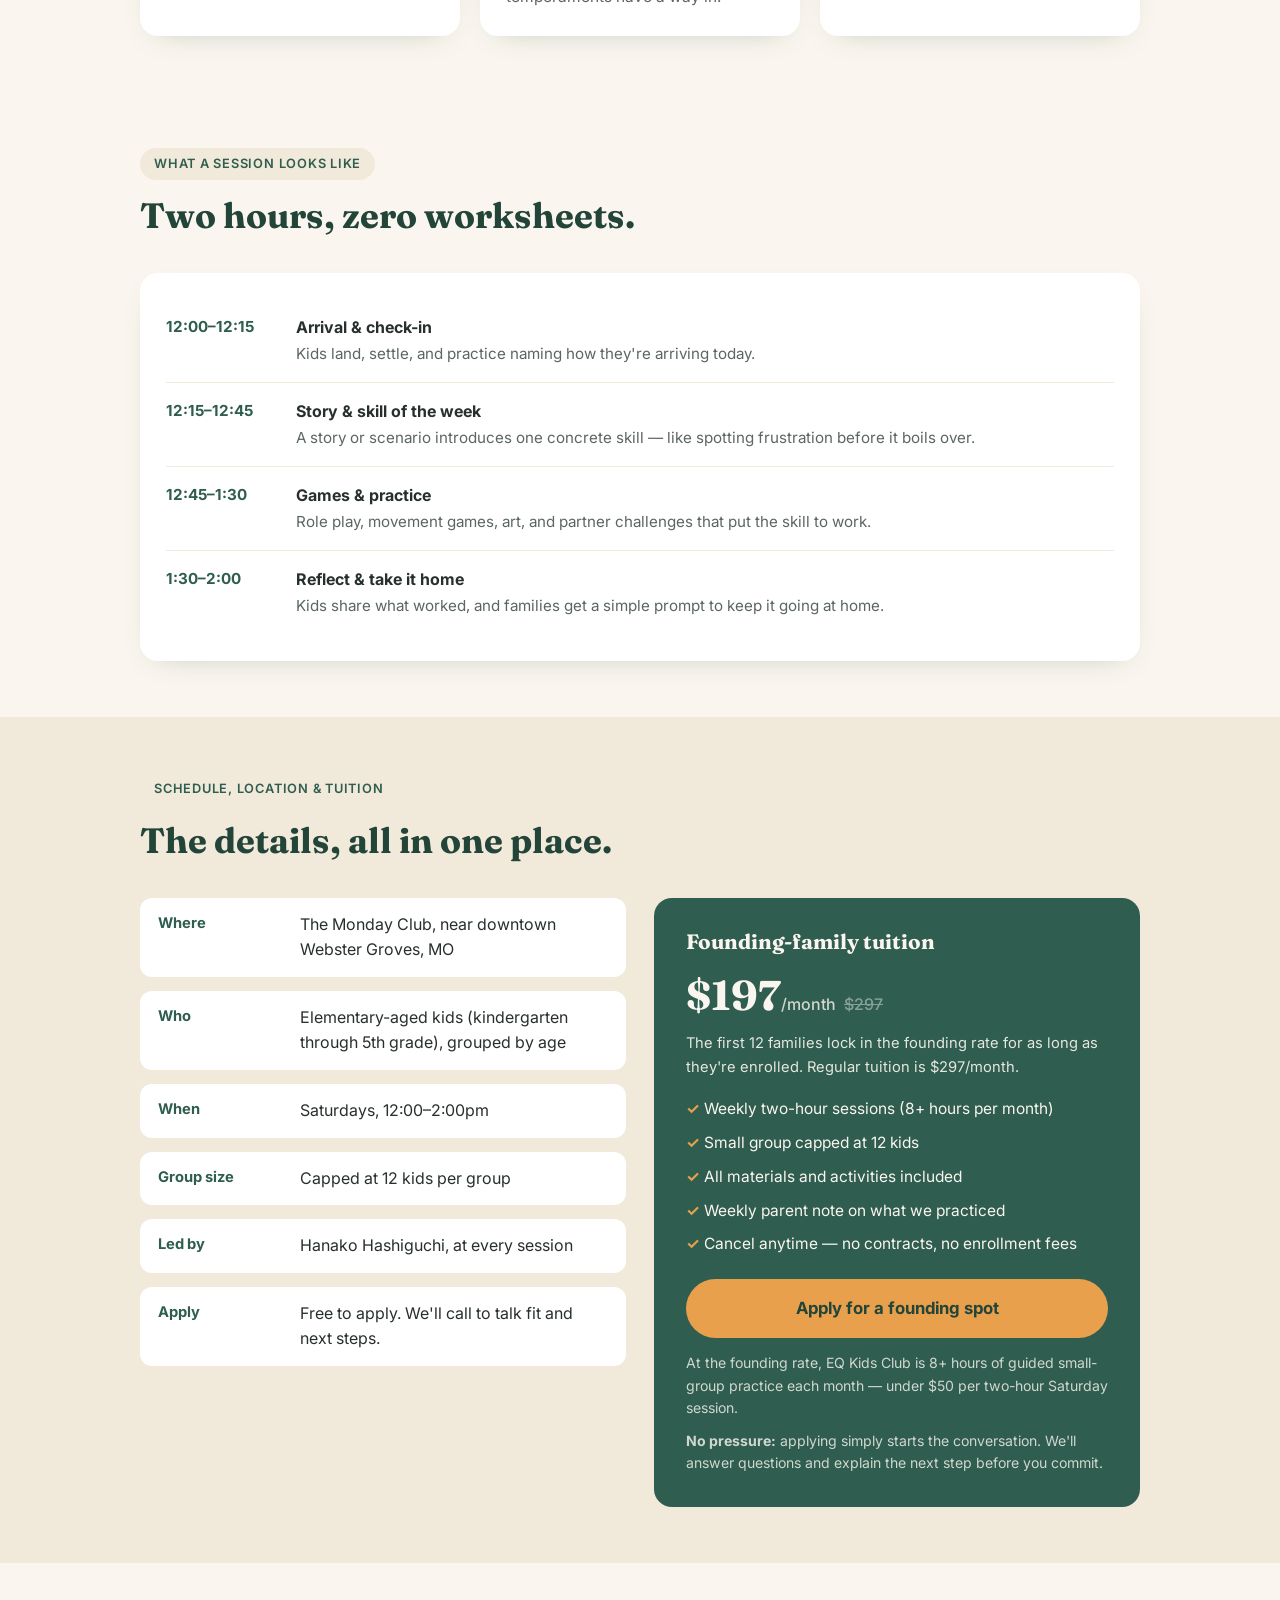
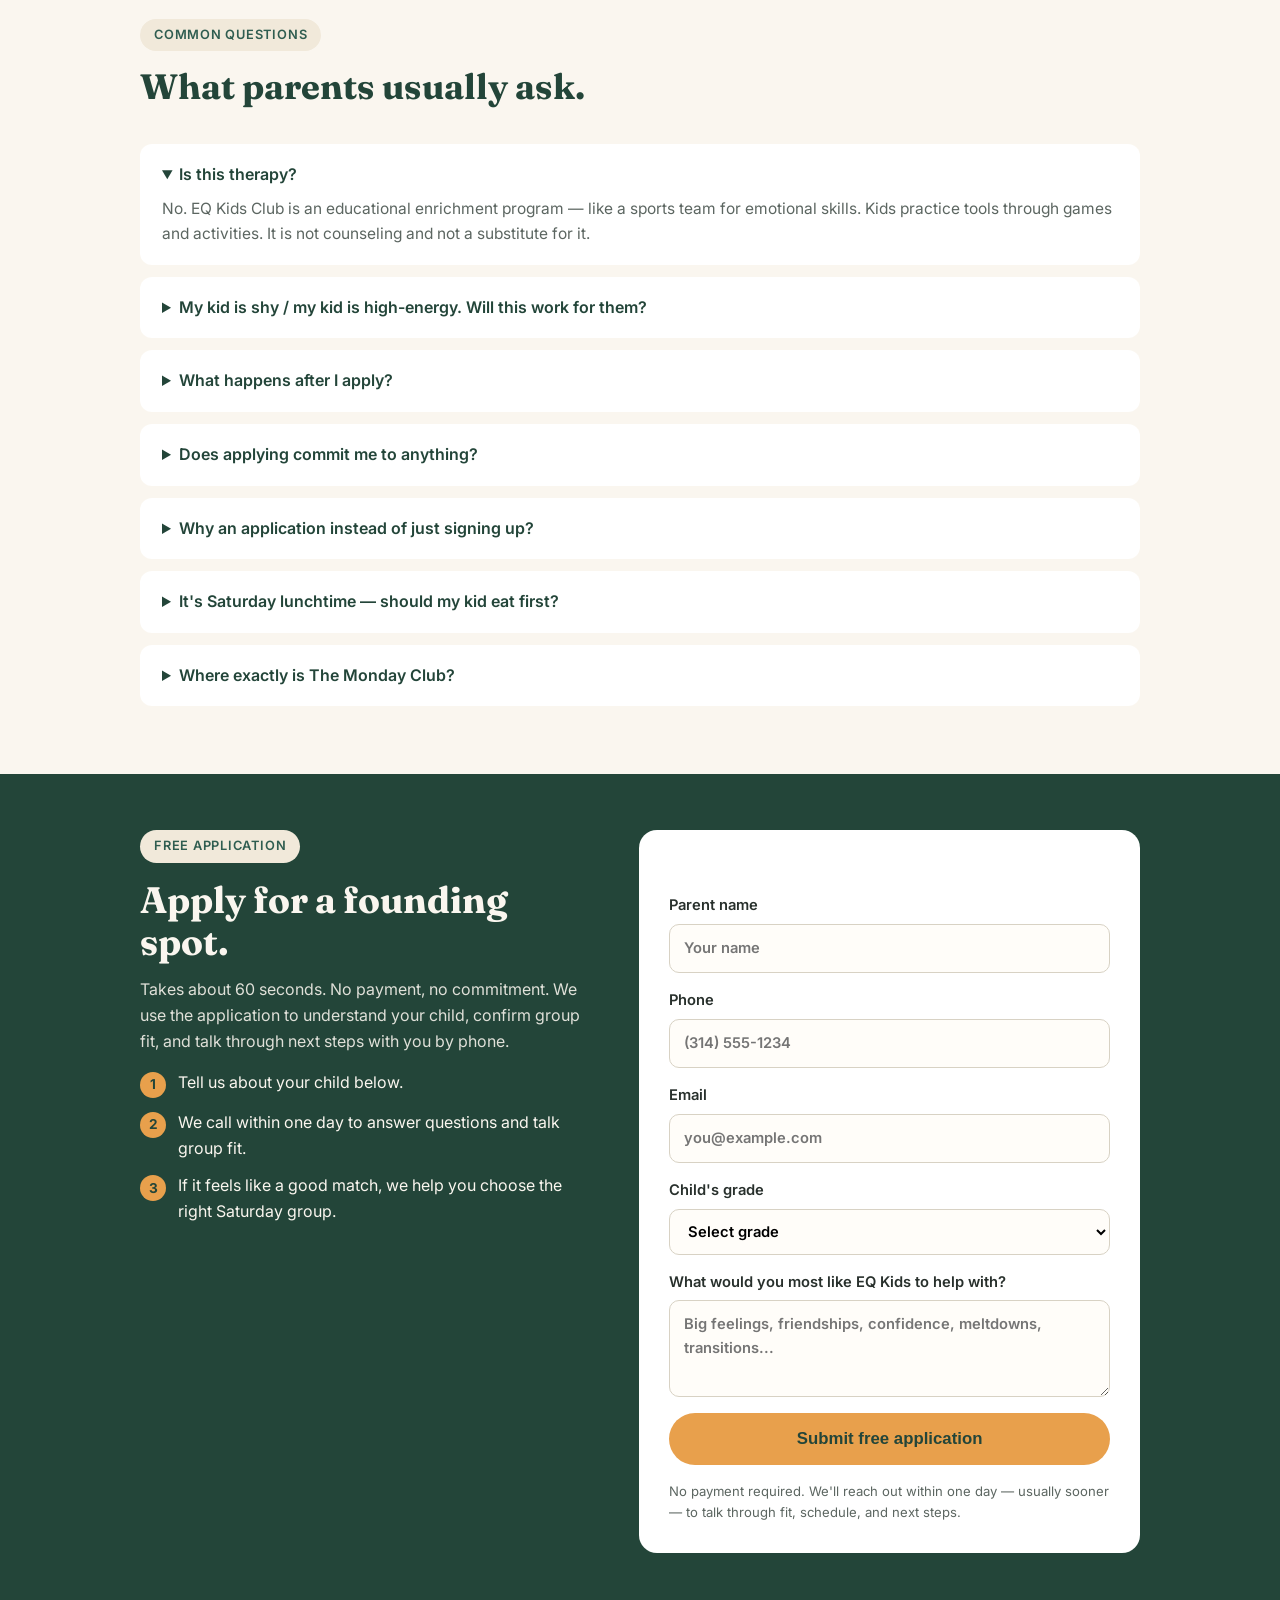
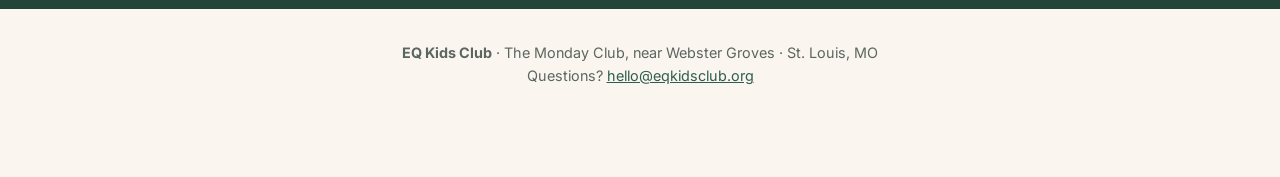
==== commit c3ee7f77: "Update apply landing page" ====
--- a/apply.html
+++ b/apply.html
@@ -6,7 +6,7 @@
     <title>EQ Kids Club | Emotional Intelligence Classes for Kids in Webster Groves, St. Louis</title>
     <meta
       name="description"
-      content="Saturday emotional intelligence classes for elementary-aged kids at The Monday Club near Webster Groves. First class free, groups capped at 12, led by Hanako Hashiguchi. Apply for a founding spot."
+      content="Saturday emotional intelligence classes for elementary-aged kids at The Monday Club near Webster Groves. Free to apply, groups capped at 12, led by Hanako Hashiguchi."
     />
     <meta name="robots" content="noindex" />
     <meta name="theme-color" content="#2f5d50" />
@@ -117,7 +117,7 @@
       .hero h1 { font-size: clamp(2rem, 4.6vw, 3.1rem); margin-bottom: 18px; }
       .hero h1 em { font-style: normal; color: var(--accent-dark); }
       .hero .lede { font-size: 1.15rem; color: var(--soft); margin-bottom: 26px; max-width: 34em; }
-      .hero-points { list-style: none; margin: 0 0 28px; display: grid; gap: 10px; }
+      .hero-points { list-style: none; margin: 22px 0 0; display: grid; gap: 10px; }
       .hero-points li { display: flex; gap: 10px; align-items: flex-start; font-weight: 500; }
       .hero-points li::before { content: "✓"; color: var(--green); font-weight: 800; flex-shrink: 0; }
       .hero-note { font-size: 0.9rem; color: var(--soft); margin-top: 12px; }
@@ -130,6 +130,28 @@
         font-size: 0.9rem; font-weight: 600; color: var(--green-dark);
       }
       .hero-tag small { display: block; color: var(--soft); font-weight: 500; }
+      .trust-strip {
+        display: grid;
+        grid-template-columns: repeat(4, 1fr);
+        gap: 12px;
+        margin: -18px 0 34px;
+      }
+      .trust-item {
+        background: #fffdf9;
+        border: 1px solid #eee5d6;
+        border-radius: 14px;
+        padding: 14px 16px;
+        color: var(--soft);
+        font-size: 0.9rem;
+      }
+      .trust-item strong {
+        display: block;
+        color: var(--green-dark);
+        font-family: "Fraunces", Georgia, serif;
+        font-size: 1.05rem;
+        line-height: 1.2;
+        margin-bottom: 3px;
+      }
 
       /* Sections */
       section { padding: 56px 0; }
@@ -204,6 +226,7 @@
 
       /* Application */
       .apply-section { background: var(--green-dark); color: var(--cream); }
+      .apply-section { scroll-margin-top: 16px; }
       .apply-grid { display: grid; grid-template-columns: 1fr 1.1fr; gap: 44px; align-items: start; }
       .apply-copy h2 { color: var(--cream); font-size: clamp(1.7rem, 3.4vw, 2.3rem); margin-bottom: 14px; }
       .apply-copy p { opacity: 0.88; margin-bottom: 16px; }
@@ -245,9 +268,11 @@
         display: none;
       }
       .sticky-cta .btn { width: 100%; }
+      .sticky-cta[data-hidden="true"] { display: none; }
 
       @media (max-width: 860px) {
         .hero { grid-template-columns: 1fr; padding-top: 16px; gap: 36px; }
+        .trust-strip { grid-template-columns: repeat(2, 1fr); margin-top: 0; }
         .cards3 { grid-template-columns: 1fr; }
         .framework { grid-template-columns: repeat(2, 1fr); }
         .logistics, .apply-grid { grid-template-columns: 1fr; }
@@ -256,6 +281,9 @@
         .sticky-cta { display: block; }
         section { padding: 44px 0; }
         .header-cta { display: none; }
+      }
+      @media (max-width: 520px) {
+        .trust-strip { grid-template-columns: 1fr; }
       }
     </style>
   </head>
@@ -290,16 +318,16 @@
             frustration, making friends, and bouncing back &mdash; through games,
             stories, and role play at The Monday Club near Webster Groves.
           </p>
+          <a class="btn" href="#apply">Apply for a founding spot &rarr;</a>
+          <p class="hero-note">
+            Saturdays 12&ndash;2pm &middot; Founding cohort capped at 12 kids &middot; No payment to apply.
+            We call within one day to talk through fit and next steps.
+          </p>
           <ul class="hero-points">
             <li>Fewer meltdowns at home &mdash; kids learn real calm-down tools they actually use</li>
             <li>Friendship skills: listening, sharing, apologizing, and repairing conflict</li>
             <li>Confidence to try again when something is hard or goes wrong</li>
           </ul>
-          <a class="btn" href="#apply">Apply &mdash; your child's first class is free &rarr;</a>
-          <p class="hero-note">
-            Saturdays 12&ndash;2pm &middot; Founding cohort capped at 12 kids &middot; No payment to apply.
-            We follow up within one day.
-          </p>
         </div>
         <div class="hero-visual">
           <img src="assets/eq-kids-hero.png" alt="Elementary-aged kids working together in a small-group EQ class" />
@@ -309,6 +337,12 @@
           </div>
         </div>
       </section>
+      <div class="trust-strip" aria-label="Program trust details">
+        <div class="trust-item"><strong>Free to apply</strong>No payment or commitment to start the conversation.</div>
+        <div class="trust-item"><strong>12 kids max</strong>Small groups so each child gets attention.</div>
+        <div class="trust-item"><strong>K-5 age groups</strong>We place kids carefully by age and fit.</div>
+        <div class="trust-item"><strong>Local Saturdays</strong>The Monday Club near downtown Webster Groves.</div>
+      </div>
     </div>
 
     <section class="alt">
@@ -318,25 +352,26 @@
           <h2>School teaches math. Sports teach teamwork. Who teaches feelings?</h2>
           <p>
             Most kids never get direct practice with the skills that shape their whole
-            life: naming emotions, calming down, working through friendship problems,
-            and recovering from mistakes. EQ Kids Club is a weekly space built just for that.
+            life: calming down after disappointment, joining a group, repairing a
+            conflict, and trying again after mistakes. EQ Kids Club is a weekly space
+            built just for that.
           </p>
         </div>
         <div class="cards3">
           <article class="card">
             <span class="num">1</span>
-            <h3>Skills, not lectures</h3>
-            <p>Every session is hands-on: movement, games, stories, art, and partner challenges. Kids practice the skill in the room, not just hear about it.</p>
+            <h3>Big feelings get a plan</h3>
+            <p>Kids practice what to do when frustration, disappointment, or worry shows up &mdash; before the moment gets too big.</p>
           </article>
           <article class="card">
             <span class="num">2</span>
-            <h3>Small group, big attention</h3>
-            <p>Groups cap at 12 kids, so every child gets seen, heard, and coached &mdash; including the quiet ones.</p>
+            <h3>Friendship gets coached</h3>
+            <p>We rehearse listening, sharing, apologizing, repairing conflict, and using words when play gets complicated.</p>
           </article>
           <article class="card">
             <span class="num">3</span>
-            <h3>It comes home with them</h3>
-            <p>Simple family prompts after each session, so the tools show up at the dinner table and at bedtime &mdash; not just in class.</p>
+            <h3>Confidence gets practiced</h3>
+            <p>Through games and role play, kids build the muscle of trying again when something is hard or goes wrong.</p>
           </article>
         </div>
       </div>
@@ -392,6 +427,37 @@
     <section>
       <div class="wrap">
         <div class="section-head">
+          <span class="pill">Parent peace of mind</span>
+          <h2>Small, local, and built for real kids.</h2>
+          <p>
+            Families around Webster Groves, Kirkwood, Glendale, Maplewood, Brentwood,
+            Shrewsbury, and South City can apply for a Saturday group that fits their
+            child's age, energy, and needs.
+          </p>
+        </div>
+        <div class="cards3">
+          <article class="card">
+            <span class="num">1</span>
+            <h3>Grouped with care</h3>
+            <p>The application helps us place kids by age and fit instead of dropping every child into one big mixed group.</p>
+          </article>
+          <article class="card">
+            <span class="num">2</span>
+            <h3>Shy and energetic kids welcome</h3>
+            <p>Sessions mix movement, quiet reflection, partner practice, and structured group time so different temperaments have a way in.</p>
+          </article>
+          <article class="card">
+            <span class="num">3</span>
+            <h3>Parents stay in the loop</h3>
+            <p>After each session, families get a short note about what the group practiced and a simple way to keep it going at home.</p>
+          </article>
+        </div>
+      </div>
+    </section>
+
+    <section>
+      <div class="wrap">
+        <div class="section-head">
           <span class="pill">What a session looks like</span>
           <h2>Two hours, zero worksheets.</h2>
         </div>
@@ -424,12 +490,12 @@
         </div>
         <div class="logistics">
           <ul class="fact-list">
-            <li><span class="k">Where</span><span>The Monday Club, near Webster Groves, MO</span></li>
+            <li><span class="k">Where</span><span>The Monday Club, near downtown Webster Groves, MO</span></li>
             <li><span class="k">Who</span><span>Elementary-aged kids (kindergarten through 5th grade), grouped by age</span></li>
             <li><span class="k">When</span><span>Saturdays, 12:00&ndash;2:00pm</span></li>
             <li><span class="k">Group size</span><span>Capped at 12 kids per group</span></li>
             <li><span class="k">Led by</span><span>Hanako Hashiguchi, at every session</span></li>
-            <li><span class="k">First class</span><span>Free &mdash; come try a Saturday before you commit to anything</span></li>
+            <li><span class="k">Apply</span><span>Free to apply. We'll call to talk fit and next steps.</span></li>
           </ul>
           <div class="price-card">
             <h3>Founding-family tuition</h3>
@@ -439,22 +505,20 @@
               enrolled. Regular tuition is $297/month.
             </p>
             <ul>
-              <li><strong>First class free</strong> &mdash; try a Saturday before paying anything</li>
               <li>Weekly two-hour sessions (8+ hours per month)</li>
               <li>Small group capped at 12 kids</li>
               <li>All materials and activities included</li>
               <li>Weekly parent note on what we practiced</li>
               <li>Cancel anytime &mdash; no contracts, no enrollment fees</li>
             </ul>
-            <a class="btn full" href="#apply">Apply &mdash; first class free</a>
+            <a class="btn full" href="#apply">Apply for a founding spot</a>
             <p class="price-compare">
-              For comparison: a single hour of child counseling in St. Louis typically
-              runs $150&ndash;200. EQ Kids Club is 8+ hours of guided small-group practice
-              each month &mdash; under $50 per two-hour session at the founding rate.
+              At the founding rate, EQ Kids Club is 8+ hours of guided small-group
+              practice each month &mdash; under $50 per two-hour Saturday session.
             </p>
             <p class="price-compare" style="margin-top: 10px;">
-              <strong>Our promise:</strong> if your child doesn't want to come back after
-              their first Saturday, you owe nothing and we part as friends.
+              <strong>No pressure:</strong> applying simply starts the conversation.
+              We'll answer questions and explain the next step before you commit.
             </p>
           </div>
         </div>
@@ -478,11 +542,11 @@
           </details>
           <details>
             <summary>What happens after I apply?</summary>
-            <p>We review your application and reach out within one day to talk through schedule, group fit, and any questions. Then your child comes to their first Saturday free. If they love it (they usually do), you enroll at the founding rate. If not, you owe nothing.</p>
+            <p>We review your application and reach out within one day to talk through schedule, group fit, and any questions. If it feels like a good match, we explain the next step and help you choose the right Saturday group.</p>
           </details>
           <details>
-            <summary>Is the first class really free? What's the catch?</summary>
-            <p>Really free, no catch. EQ is something you want to see before you buy &mdash; and we'd rather earn your enrollment than talk you into it. Your child joins a real session, and you decide afterward.</p>
+            <summary>Does applying commit me to anything?</summary>
+            <p>No. Applying is free and simply starts the conversation. It helps us understand your child, answer your questions, and make sure the group would be a good fit before you make a decision.</p>
           </details>
           <details>
             <summary>Why an application instead of just signing up?</summary>
@@ -503,16 +567,17 @@
     <section class="apply-section" id="apply">
       <div class="wrap apply-grid">
         <div class="apply-copy">
-          <span class="pill">Application</span>
-          <h2>Apply for your child's spot &mdash; the first class is free.</h2>
+          <span class="pill">Free application</span>
+          <h2>Apply for a founding spot.</h2>
           <p>
-            Takes about 60 seconds. No payment, no commitment &mdash; applying holds
-            your place in line and books your child's free first Saturday.
+            Takes about 60 seconds. No payment, no commitment. We use the application
+            to understand your child, confirm group fit, and talk through next steps
+            with you by phone.
           </p>
           <ol class="apply-steps">
             <li><span class="n">1</span><span>Tell us about your child below.</span></li>
-            <li><span class="n">2</span><span>We call within one day to talk group fit and book their free first class.</span></li>
-            <li><span class="n">3</span><span>Your child tries a real Saturday session at The Monday Club. Love it? Enroll at the founding rate. If not, you owe nothing.</span></li>
+            <li><span class="n">2</span><span>We call within one day to answer questions and talk group fit.</span></li>
+            <li><span class="n">3</span><span>If it feels like a good match, we help you choose the right Saturday group.</span></li>
           </ol>
         </div>
         <form
@@ -555,8 +620,8 @@
             What would you most like EQ Kids to help with?
             <textarea name="goals" rows="3" placeholder="Big feelings, friendships, confidence, meltdowns, transitions..."></textarea>
           </label>
-          <button class="btn full" type="submit">Submit application &mdash; first class free</button>
-          <p class="form-fine">No payment required. We'll reach out within one day &mdash; usually sooner &mdash; to book your child's free first Saturday.</p>
+          <button class="btn full" type="submit">Submit free application</button>
+          <p class="form-fine">No payment required. We'll reach out within one day &mdash; usually sooner &mdash; to talk through fit, schedule, and next steps.</p>
         </form>
       </div>
     </section>
@@ -569,9 +634,9 @@
     </footer>
 
     <div class="sticky-cta">
-      <a class="btn" href="#apply">Apply &mdash; first class free</a>
+      <a class="btn" href="#apply">Apply for a founding spot</a>
     </div>
 
-    <script src="script.js"></script>
+    <script src="script.js?v=apply-free"></script>
   </body>
 </html>
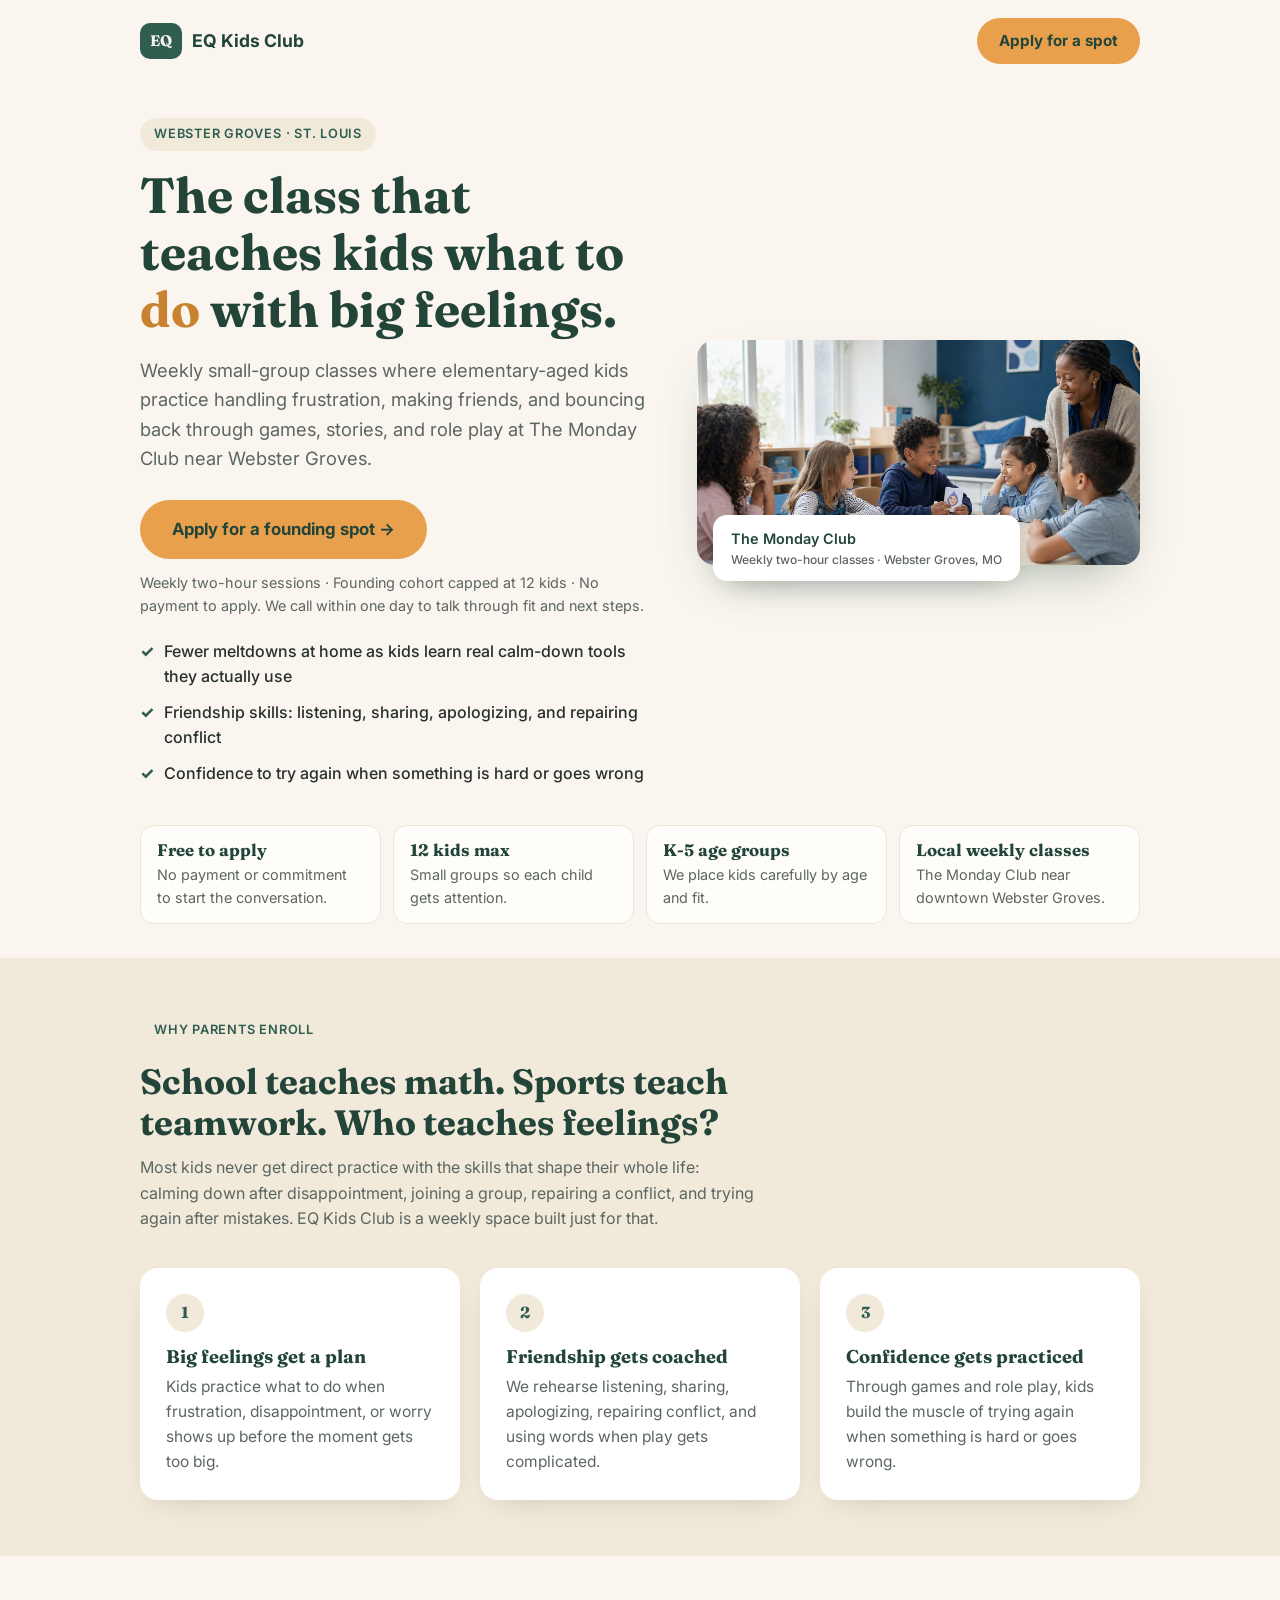
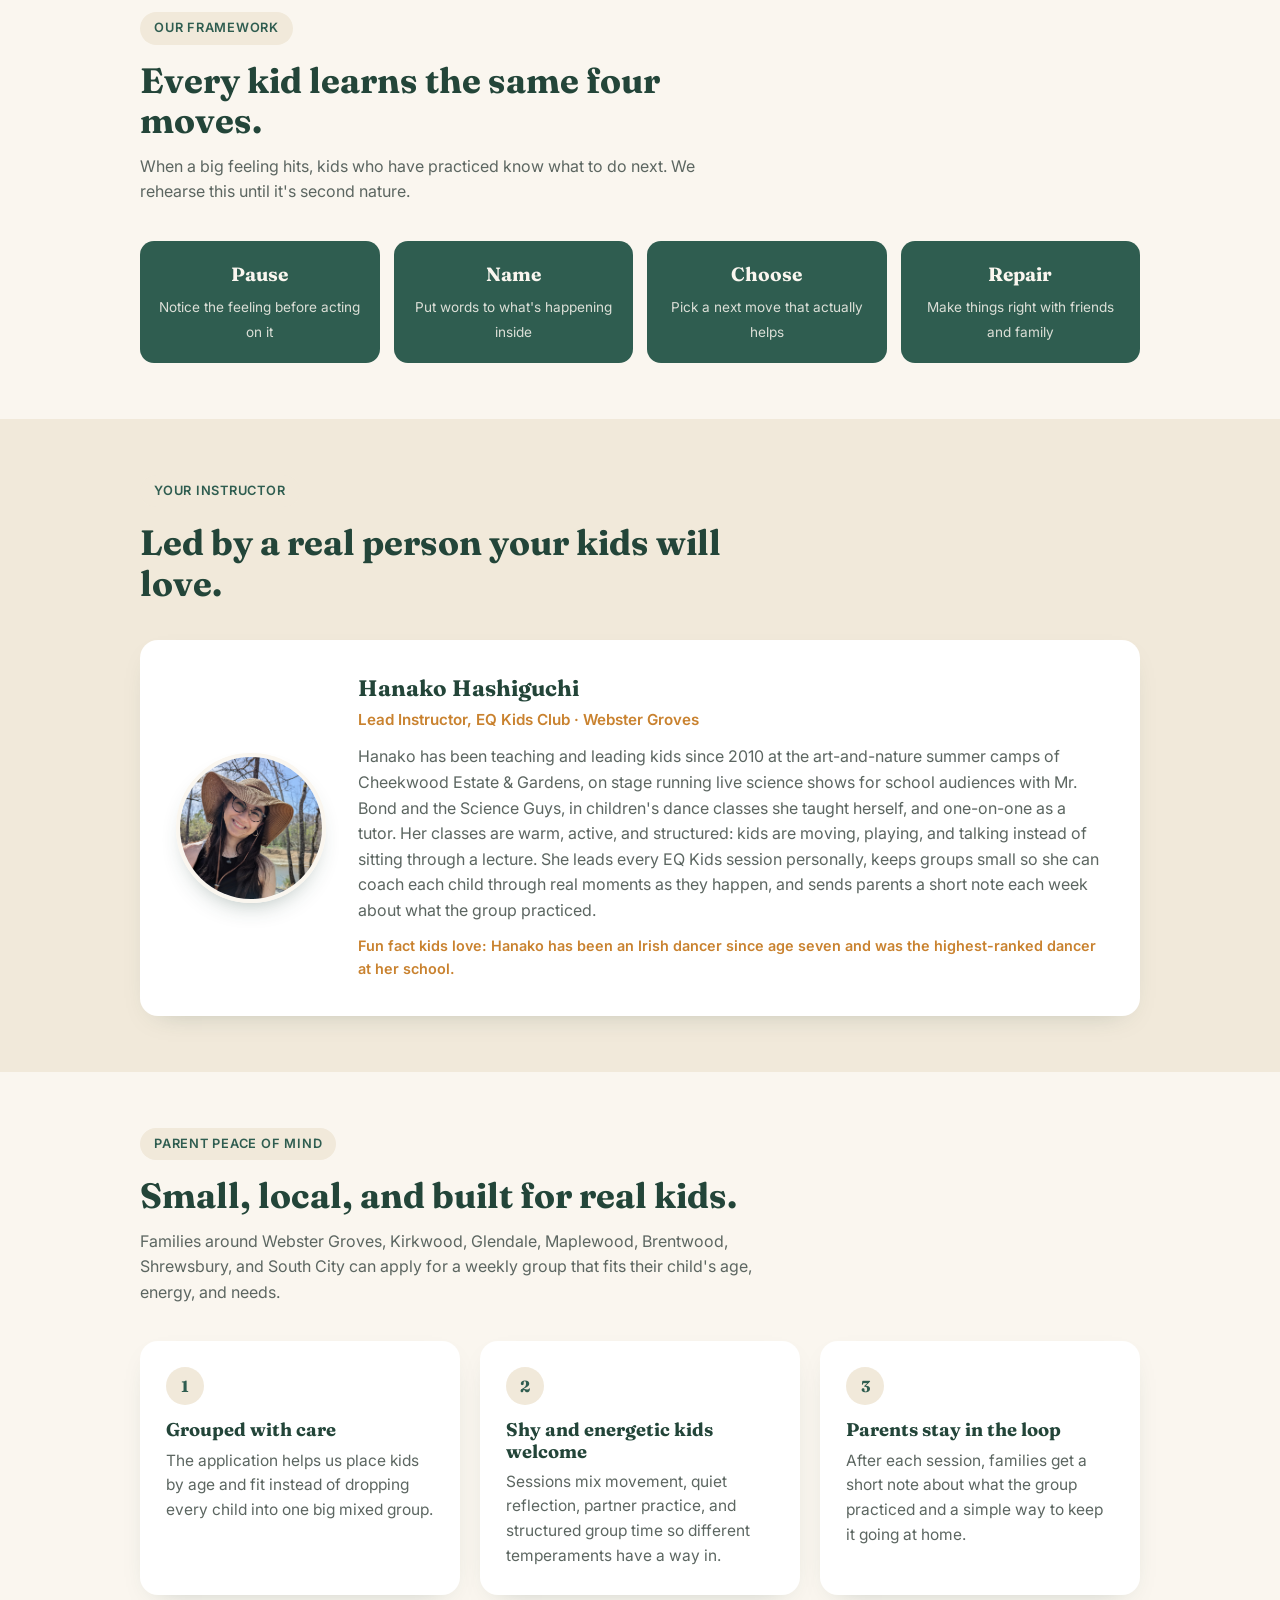
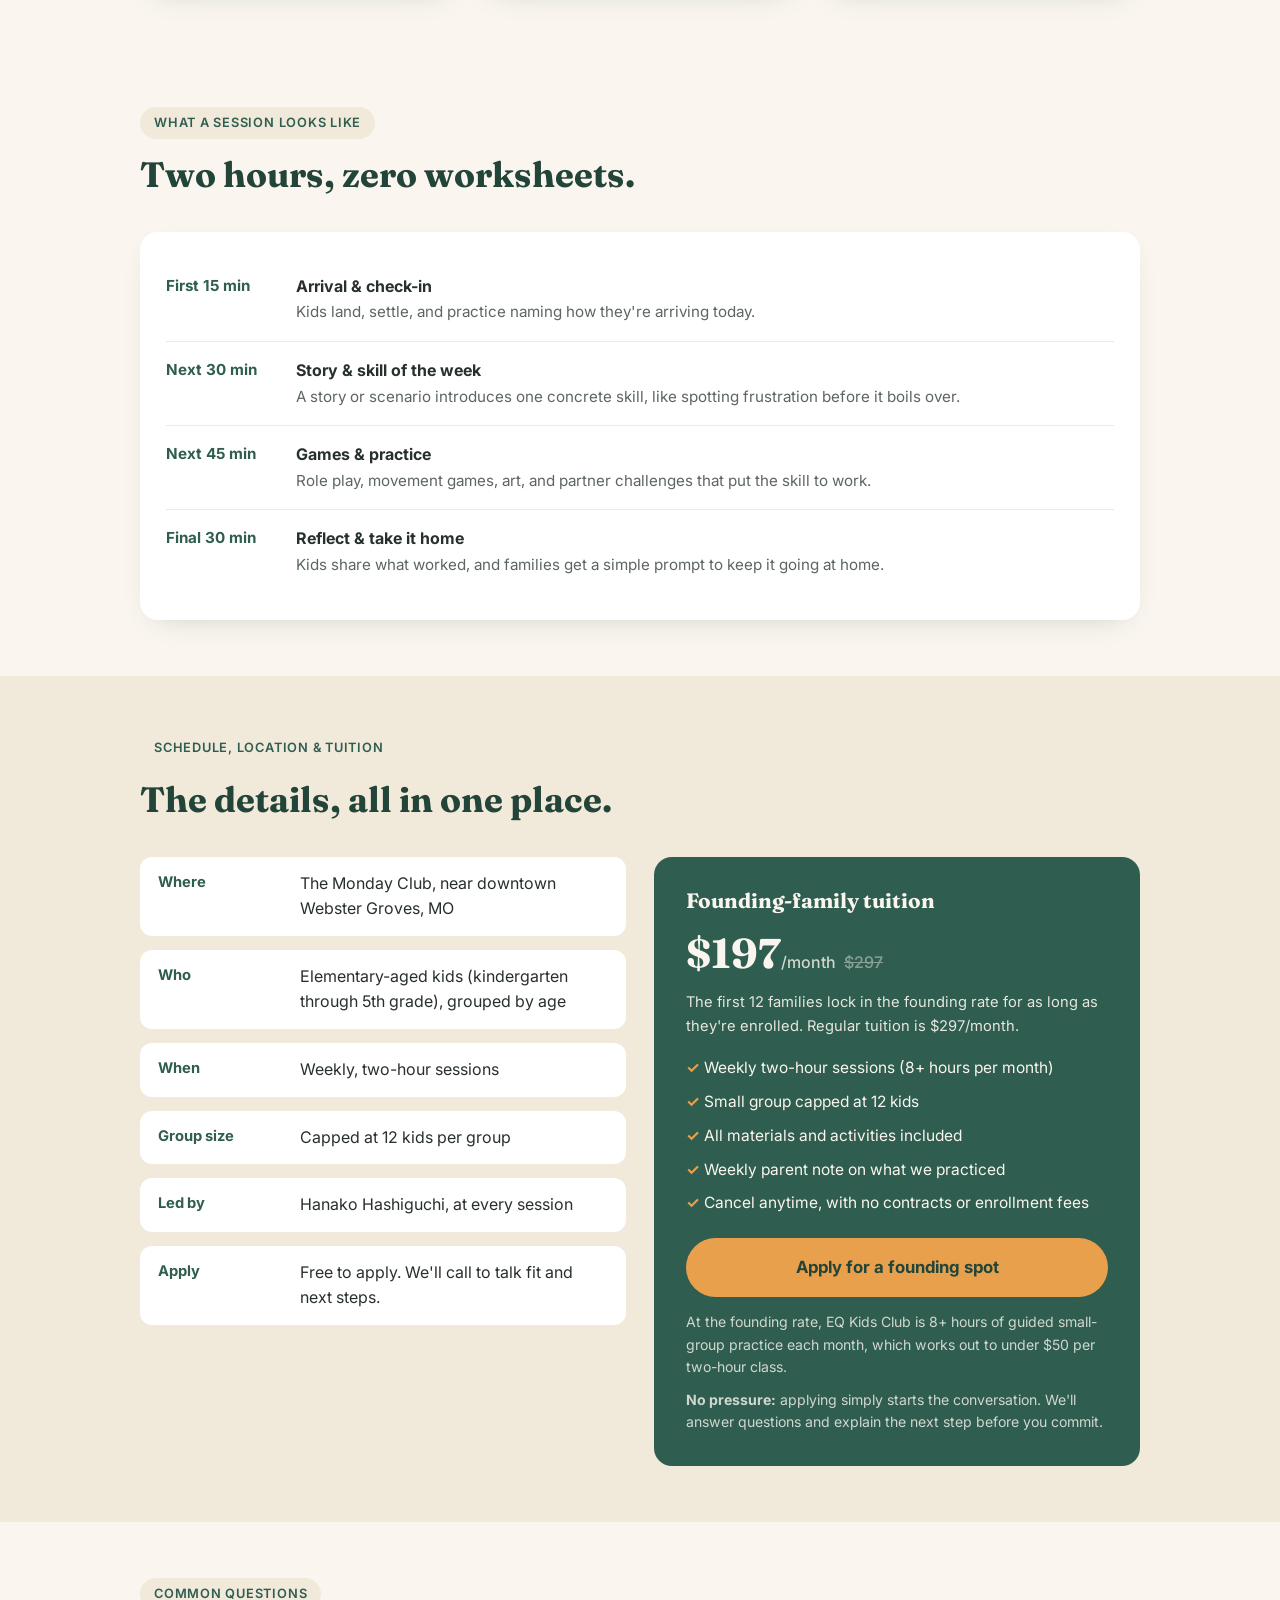
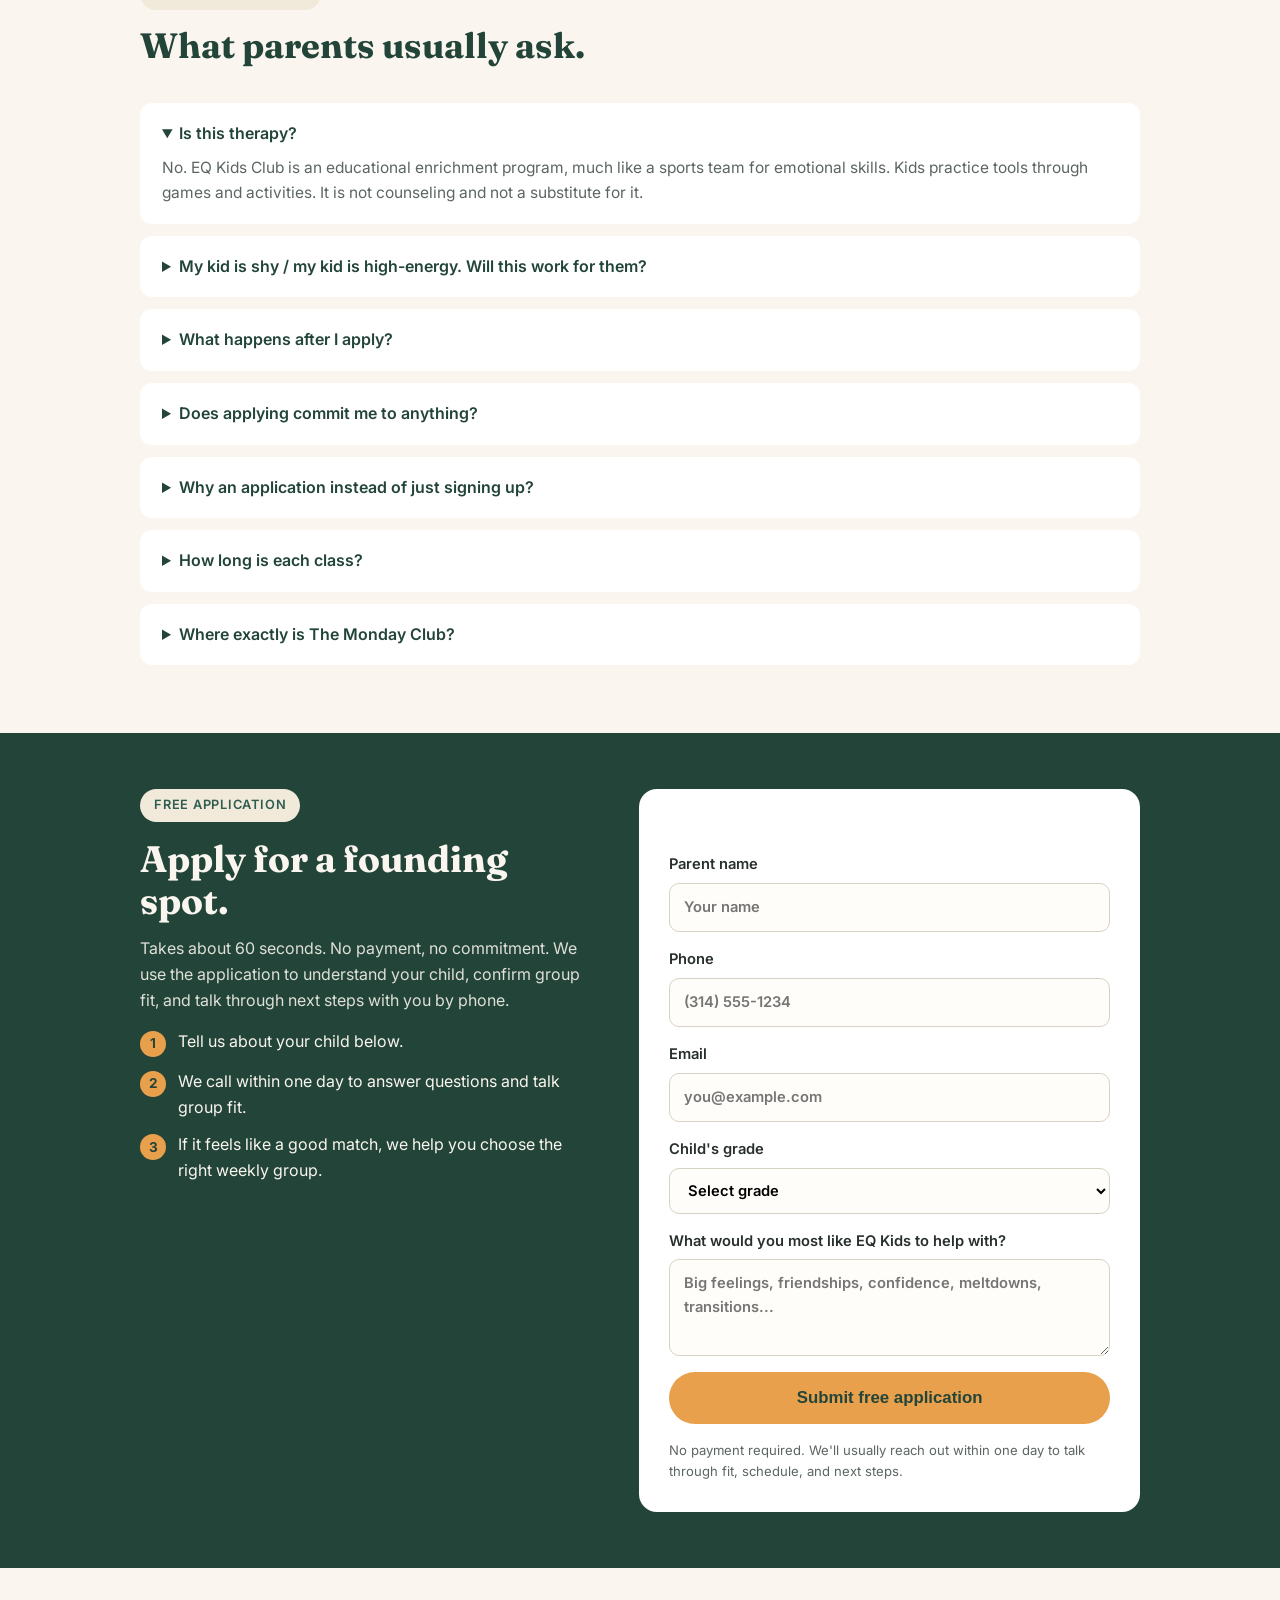
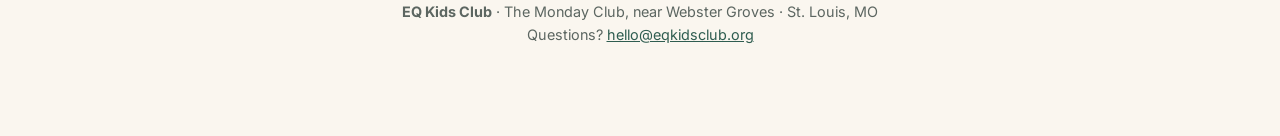
==== commit 7dd45881: "Add Hanako portrait and generalize schedule copy" ====
--- a/apply.html
+++ b/apply.html
@@ -6,7 +6,7 @@
     <title>EQ Kids Club | Emotional Intelligence Classes for Kids in Webster Groves, St. Louis</title>
     <meta
       name="description"
-      content="Saturday emotional intelligence classes for elementary-aged kids at The Monday Club near Webster Groves. Free to apply, groups capped at 12, led by Hanako Hashiguchi."
+      content="Weekly emotional intelligence classes for elementary-aged kids at The Monday Club near Webster Groves. Free to apply, groups capped at 12, led by Hanako Hashiguchi."
     />
     <meta name="robots" content="noindex" />
     <meta name="theme-color" content="#2f5d50" />
@@ -85,15 +85,6 @@
         margin-bottom: 16px;
       }
 
-      /* Top bar */
-      .topbar {
-        background: var(--green);
-        color: #f4efe5;
-        text-align: center;
-        font-size: 0.9rem;
-        font-weight: 600;
-        padding: 9px 16px;
-      }
       header.site {
         display: flex;
         align-items: center;
@@ -186,11 +177,12 @@
       /* Instructor */
       .instructor { display: grid; grid-template-columns: auto 1fr; gap: 32px; align-items: center; background: var(--card); border-radius: var(--radius); padding: 36px; box-shadow: 0 10px 28px -18px rgba(35, 69, 57, 0.35); }
       .avatar {
-        width: 110px; height: 110px; border-radius: 50%;
-        background: var(--green); color: var(--cream);
-        display: flex; align-items: center; justify-content: center;
-        font-family: "Fraunces", serif; font-size: 2.4rem; font-weight: 700;
-      }
+        width: 150px; height: 150px; border-radius: 50%;
+        overflow: hidden; flex-shrink: 0;
+        border: 4px solid var(--cream);
+        box-shadow: 0 12px 26px -14px rgba(35, 69, 57, 0.45);
+      }
+      .avatar img { width: 100%; height: 100%; object-fit: cover; object-position: 50% 22%; transform: scale(1.25); transform-origin: 50% 28%; }
       .instructor h3 { font-size: 1.4rem; margin-bottom: 6px; }
       .instructor .role { color: var(--accent-dark); font-weight: 600; font-size: 0.95rem; margin-bottom: 12px; }
       .instructor p { color: var(--soft); }
@@ -298,8 +290,6 @@
       />
     </noscript>
 
-    <div class="topbar">Founding cohort now enrolling &middot; Saturdays at The Monday Club, Webster Groves &middot; Only 12 spots</div>
-
     <div class="wrap">
       <header class="site">
         <a class="brand" href="#">
@@ -314,17 +304,17 @@
           <span class="pill">Webster Groves &middot; St. Louis</span>
           <h1>The class that teaches kids what to <em>do</em> with big feelings.</h1>
           <p class="lede">
-            Saturday small-group classes where elementary-aged kids practice handling
-            frustration, making friends, and bouncing back &mdash; through games,
+            Weekly small-group classes where elementary-aged kids practice handling
+            frustration, making friends, and bouncing back through games,
             stories, and role play at The Monday Club near Webster Groves.
           </p>
           <a class="btn" href="#apply">Apply for a founding spot &rarr;</a>
           <p class="hero-note">
-            Saturdays 12&ndash;2pm &middot; Founding cohort capped at 12 kids &middot; No payment to apply.
+            Weekly two-hour sessions &middot; Founding cohort capped at 12 kids &middot; No payment to apply.
             We call within one day to talk through fit and next steps.
           </p>
           <ul class="hero-points">
-            <li>Fewer meltdowns at home &mdash; kids learn real calm-down tools they actually use</li>
+            <li>Fewer meltdowns at home as kids learn real calm-down tools they actually use</li>
             <li>Friendship skills: listening, sharing, apologizing, and repairing conflict</li>
             <li>Confidence to try again when something is hard or goes wrong</li>
           </ul>
@@ -333,7 +323,7 @@
           <img src="assets/eq-kids-hero.png" alt="Elementary-aged kids working together in a small-group EQ class" />
           <div class="hero-tag">
             The Monday Club
-            <small>Saturdays 12&ndash;2pm &middot; Webster Groves, MO</small>
+            <small>Weekly two-hour classes &middot; Webster Groves, MO</small>
           </div>
         </div>
       </section>
@@ -341,7 +331,7 @@
         <div class="trust-item"><strong>Free to apply</strong>No payment or commitment to start the conversation.</div>
         <div class="trust-item"><strong>12 kids max</strong>Small groups so each child gets attention.</div>
         <div class="trust-item"><strong>K-5 age groups</strong>We place kids carefully by age and fit.</div>
-        <div class="trust-item"><strong>Local Saturdays</strong>The Monday Club near downtown Webster Groves.</div>
+        <div class="trust-item"><strong>Local weekly classes</strong>The Monday Club near downtown Webster Groves.</div>
       </div>
     </div>
 
@@ -361,7 +351,7 @@
           <article class="card">
             <span class="num">1</span>
             <h3>Big feelings get a plan</h3>
-            <p>Kids practice what to do when frustration, disappointment, or worry shows up &mdash; before the moment gets too big.</p>
+            <p>Kids practice what to do when frustration, disappointment, or worry shows up before the moment gets too big.</p>
           </article>
           <article class="card">
             <span class="num">2</span>
@@ -400,24 +390,26 @@
           <h2>Led by a real person your kids will love.</h2>
         </div>
         <div class="instructor">
-          <div class="avatar" aria-hidden="true">HH</div>
+          <div class="avatar">
+            <img src="assets/hanako-hashiguchi.jpg" alt="Hanako Hashiguchi, lead instructor for EQ Kids Club" />
+          </div>
           <div>
             <h3>Hanako Hashiguchi</h3>
             <p class="role">Lead Instructor, EQ Kids Club &middot; Webster Groves</p>
             <p>
-              Hanako has been teaching and leading kids since 2010 &mdash; at the
+              Hanako has been teaching and leading kids since 2010 at the
               art-and-nature summer camps of Cheekwood Estate &amp; Gardens, on stage
               running live science shows for school audiences with Mr. Bond and the
               Science Guys, in children's dance classes she taught herself, and
               one-on-one as a tutor. Her classes are warm, active, and structured:
-              kids are moving, playing, and talking &mdash; never sitting through a
+              kids are moving, playing, and talking instead of sitting through a
               lecture. She leads every EQ Kids session personally, keeps groups small
               so she can coach each child through real moments as they happen, and
               sends parents a short note each week about what the group practiced.
             </p>
             <p style="margin-top: 10px; font-size: 0.9rem; color: var(--accent-dark); font-weight: 600;">
-              Fun fact kids love: Hanako has been an Irish dancer since age seven &mdash;
-              and was the highest-ranked dancer at her school.
+              Fun fact kids love: Hanako has been an Irish dancer since age seven and
+              was the highest-ranked dancer at her school.
             </p>
           </div>
         </div>
@@ -431,7 +423,7 @@
           <h2>Small, local, and built for real kids.</h2>
           <p>
             Families around Webster Groves, Kirkwood, Glendale, Maplewood, Brentwood,
-            Shrewsbury, and South City can apply for a Saturday group that fits their
+            Shrewsbury, and South City can apply for a weekly group that fits their
             child's age, energy, and needs.
           </p>
         </div>
@@ -463,19 +455,19 @@
         </div>
         <div class="card timeline">
           <div class="row">
-            <span class="time">12:00&ndash;12:15</span>
+            <span class="time">First 15 min</span>
             <div class="what"><strong>Arrival &amp; check-in</strong><span>Kids land, settle, and practice naming how they're arriving today.</span></div>
           </div>
           <div class="row">
-            <span class="time">12:15&ndash;12:45</span>
-            <div class="what"><strong>Story &amp; skill of the week</strong><span>A story or scenario introduces one concrete skill &mdash; like spotting frustration before it boils over.</span></div>
+            <span class="time">Next 30 min</span>
+            <div class="what"><strong>Story &amp; skill of the week</strong><span>A story or scenario introduces one concrete skill, like spotting frustration before it boils over.</span></div>
           </div>
           <div class="row">
-            <span class="time">12:45&ndash;1:30</span>
+            <span class="time">Next 45 min</span>
             <div class="what"><strong>Games &amp; practice</strong><span>Role play, movement games, art, and partner challenges that put the skill to work.</span></div>
           </div>
           <div class="row">
-            <span class="time">1:30&ndash;2:00</span>
+            <span class="time">Final 30 min</span>
             <div class="what"><strong>Reflect &amp; take it home</strong><span>Kids share what worked, and families get a simple prompt to keep it going at home.</span></div>
           </div>
         </div>
@@ -492,7 +484,7 @@
           <ul class="fact-list">
             <li><span class="k">Where</span><span>The Monday Club, near downtown Webster Groves, MO</span></li>
             <li><span class="k">Who</span><span>Elementary-aged kids (kindergarten through 5th grade), grouped by age</span></li>
-            <li><span class="k">When</span><span>Saturdays, 12:00&ndash;2:00pm</span></li>
+            <li><span class="k">When</span><span>Weekly, two-hour sessions</span></li>
             <li><span class="k">Group size</span><span>Capped at 12 kids per group</span></li>
             <li><span class="k">Led by</span><span>Hanako Hashiguchi, at every session</span></li>
             <li><span class="k">Apply</span><span>Free to apply. We'll call to talk fit and next steps.</span></li>
@@ -509,12 +501,12 @@
               <li>Small group capped at 12 kids</li>
               <li>All materials and activities included</li>
               <li>Weekly parent note on what we practiced</li>
-              <li>Cancel anytime &mdash; no contracts, no enrollment fees</li>
+              <li>Cancel anytime, with no contracts or enrollment fees</li>
             </ul>
             <a class="btn full" href="#apply">Apply for a founding spot</a>
             <p class="price-compare">
               At the founding rate, EQ Kids Club is 8+ hours of guided small-group
-              practice each month &mdash; under $50 per two-hour Saturday session.
+              practice each month, which works out to under $50 per two-hour class.
             </p>
             <p class="price-compare" style="margin-top: 10px;">
               <strong>No pressure:</strong> applying simply starts the conversation.
@@ -534,7 +526,7 @@
         <div class="faq">
           <details open>
             <summary>Is this therapy?</summary>
-            <p>No. EQ Kids Club is an educational enrichment program &mdash; like a sports team for emotional skills. Kids practice tools through games and activities. It is not counseling and not a substitute for it.</p>
+            <p>No. EQ Kids Club is an educational enrichment program, much like a sports team for emotional skills. Kids practice tools through games and activities. It is not counseling and not a substitute for it.</p>
           </details>
           <details>
             <summary>My kid is shy / my kid is high-energy. Will this work for them?</summary>
@@ -542,7 +534,7 @@
           </details>
           <details>
             <summary>What happens after I apply?</summary>
-            <p>We review your application and reach out within one day to talk through schedule, group fit, and any questions. If it feels like a good match, we explain the next step and help you choose the right Saturday group.</p>
+            <p>We review your application and reach out within one day to talk through schedule, group fit, and any questions. If it feels like a good match, we explain the next step and help you choose the right weekly group.</p>
           </details>
           <details>
             <summary>Does applying commit me to anything?</summary>
@@ -553,8 +545,8 @@
             <p>Because groups are capped at 12 and grouped by age, we place kids carefully rather than first-come-first-served. The short application helps us build groups where every kid thrives.</p>
           </details>
           <details>
-            <summary>It's Saturday lunchtime &mdash; should my kid eat first?</summary>
-            <p>Yes, please send them with lunch in their belly. Sessions run 12&ndash;2pm and are active, so a fed kid is a happy kid.</p>
+            <summary>How long is each class?</summary>
+            <p>Classes are planned as two-hour weekly sessions. We'll share the confirmed day and time before enrollment begins.</p>
           </details>
           <details>
             <summary>Where exactly is The Monday Club?</summary>
@@ -577,7 +569,7 @@
           <ol class="apply-steps">
             <li><span class="n">1</span><span>Tell us about your child below.</span></li>
             <li><span class="n">2</span><span>We call within one day to answer questions and talk group fit.</span></li>
-            <li><span class="n">3</span><span>If it feels like a good match, we help you choose the right Saturday group.</span></li>
+            <li><span class="n">3</span><span>If it feels like a good match, we help you choose the right weekly group.</span></li>
           </ol>
         </div>
         <form
@@ -621,7 +613,7 @@
             <textarea name="goals" rows="3" placeholder="Big feelings, friendships, confidence, meltdowns, transitions..."></textarea>
           </label>
           <button class="btn full" type="submit">Submit free application</button>
-          <p class="form-fine">No payment required. We'll reach out within one day &mdash; usually sooner &mdash; to talk through fit, schedule, and next steps.</p>
+          <p class="form-fine">No payment required. We'll usually reach out within one day to talk through fit, schedule, and next steps.</p>
         </form>
       </div>
     </section>
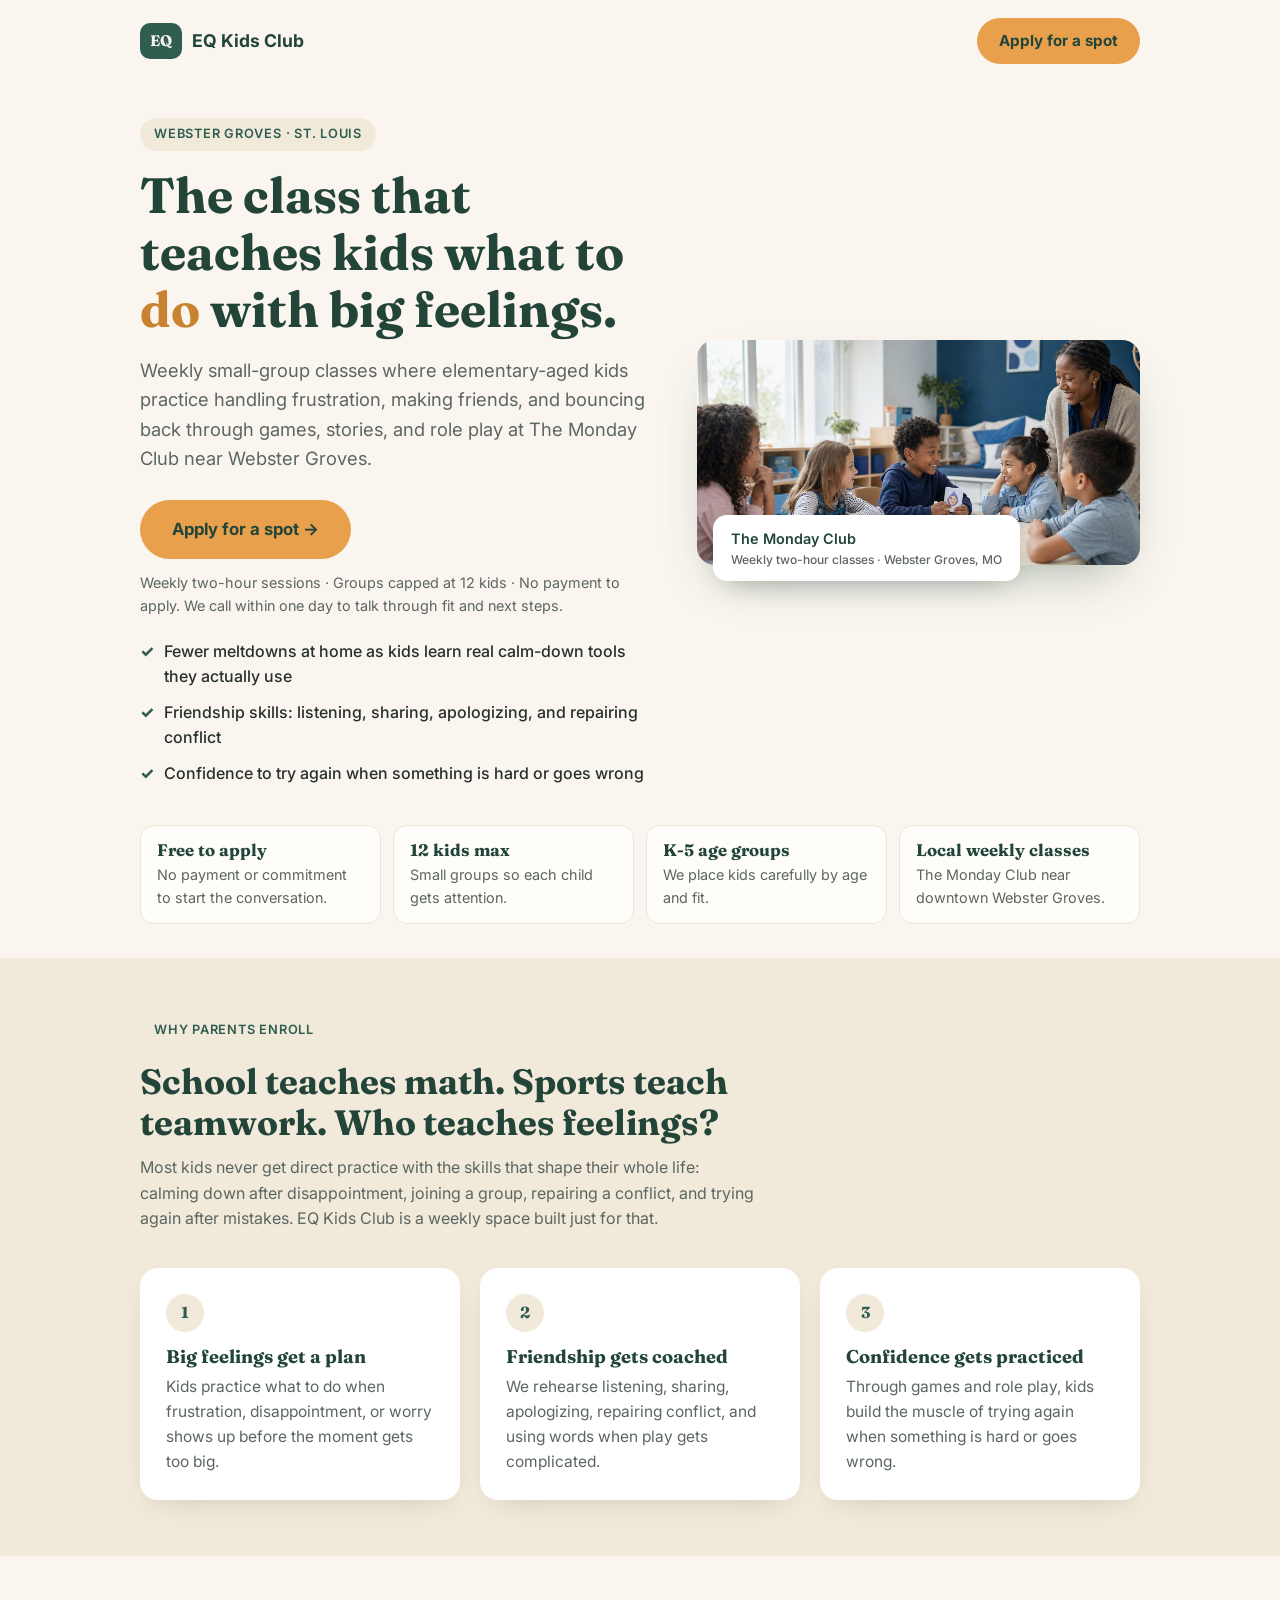
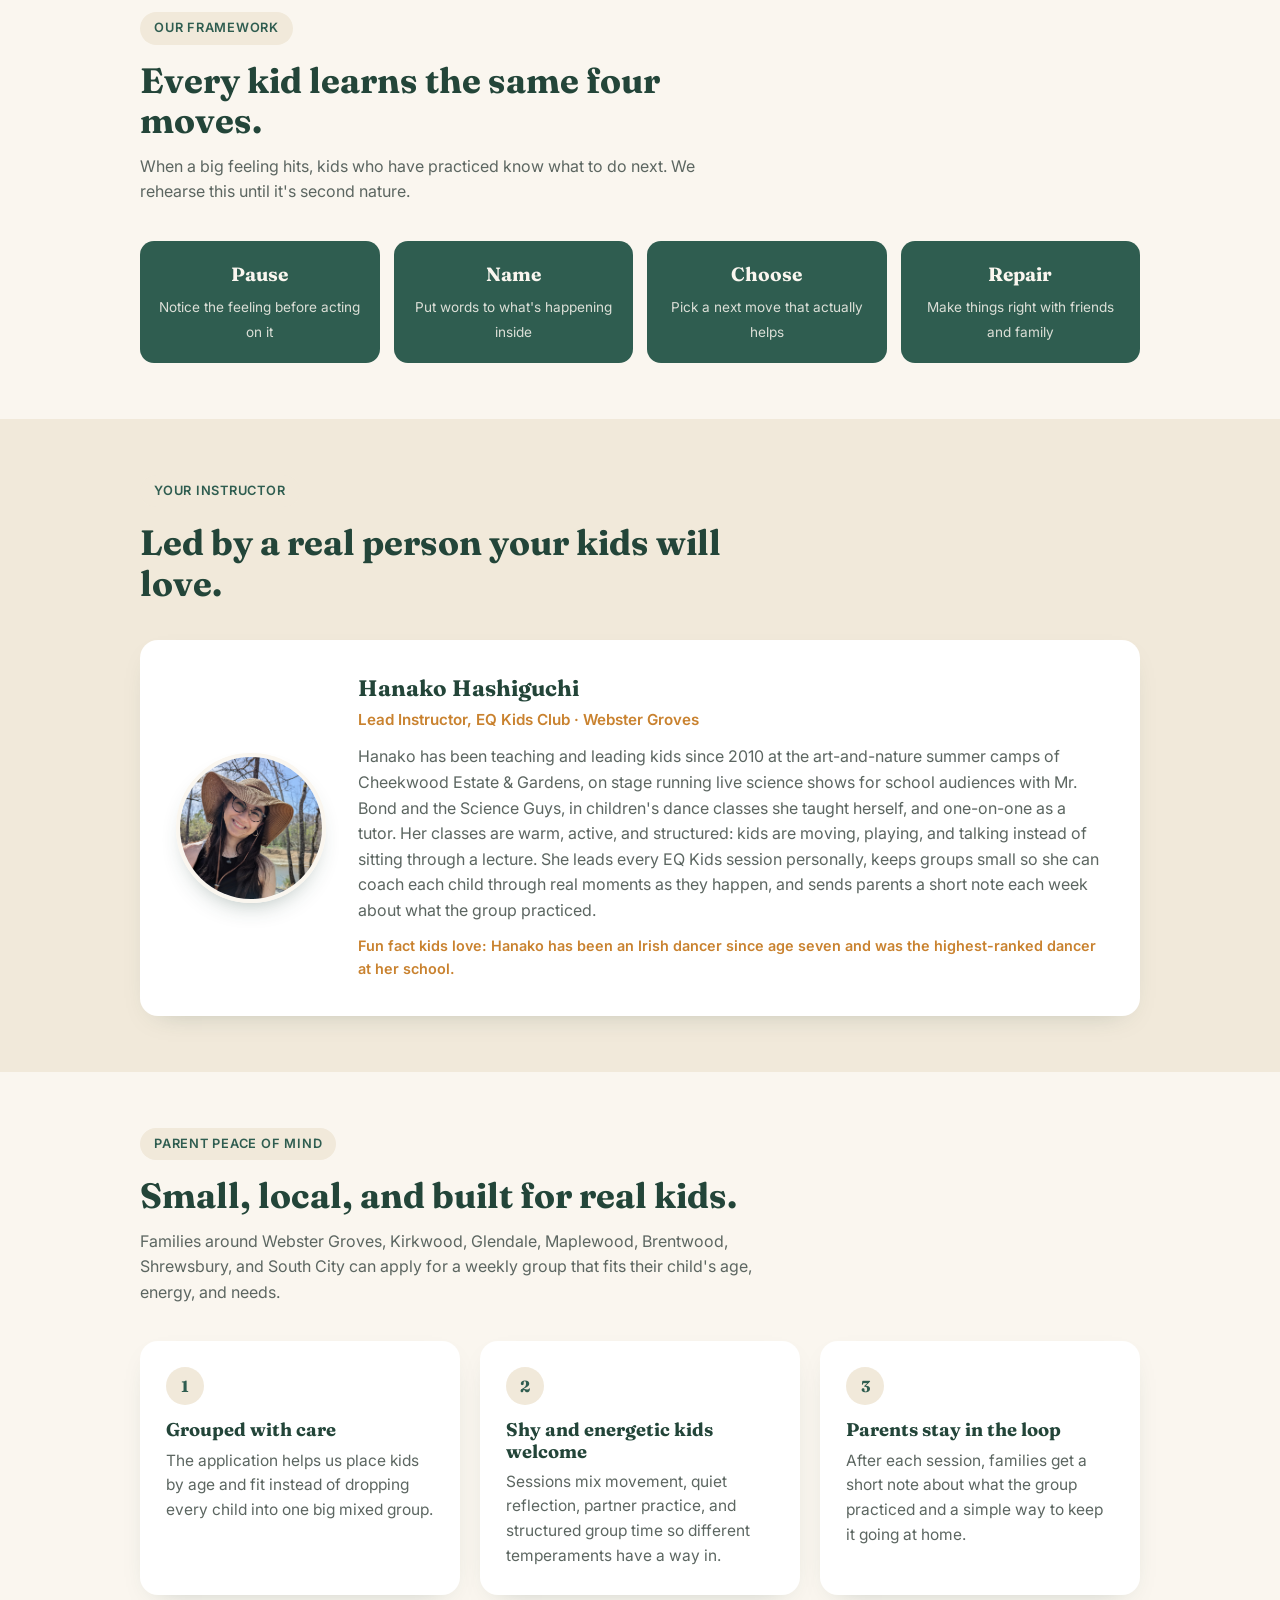
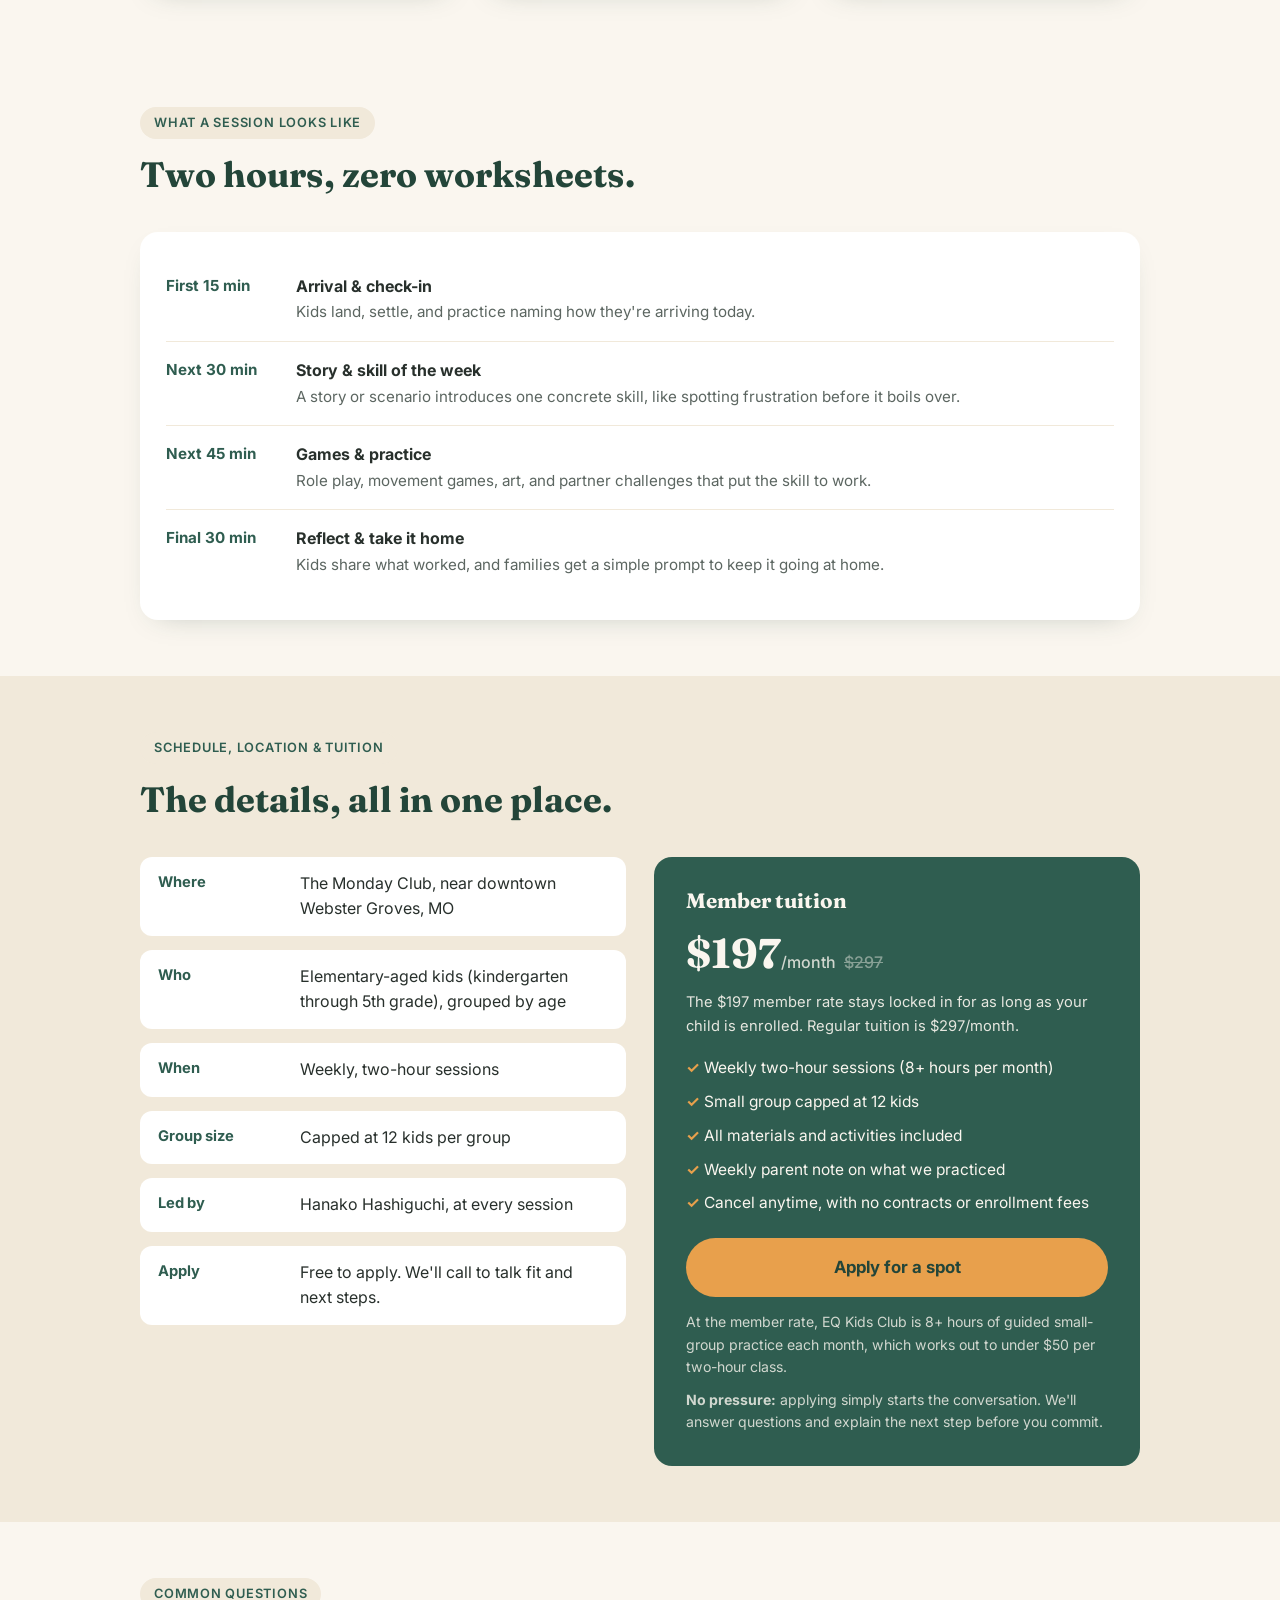
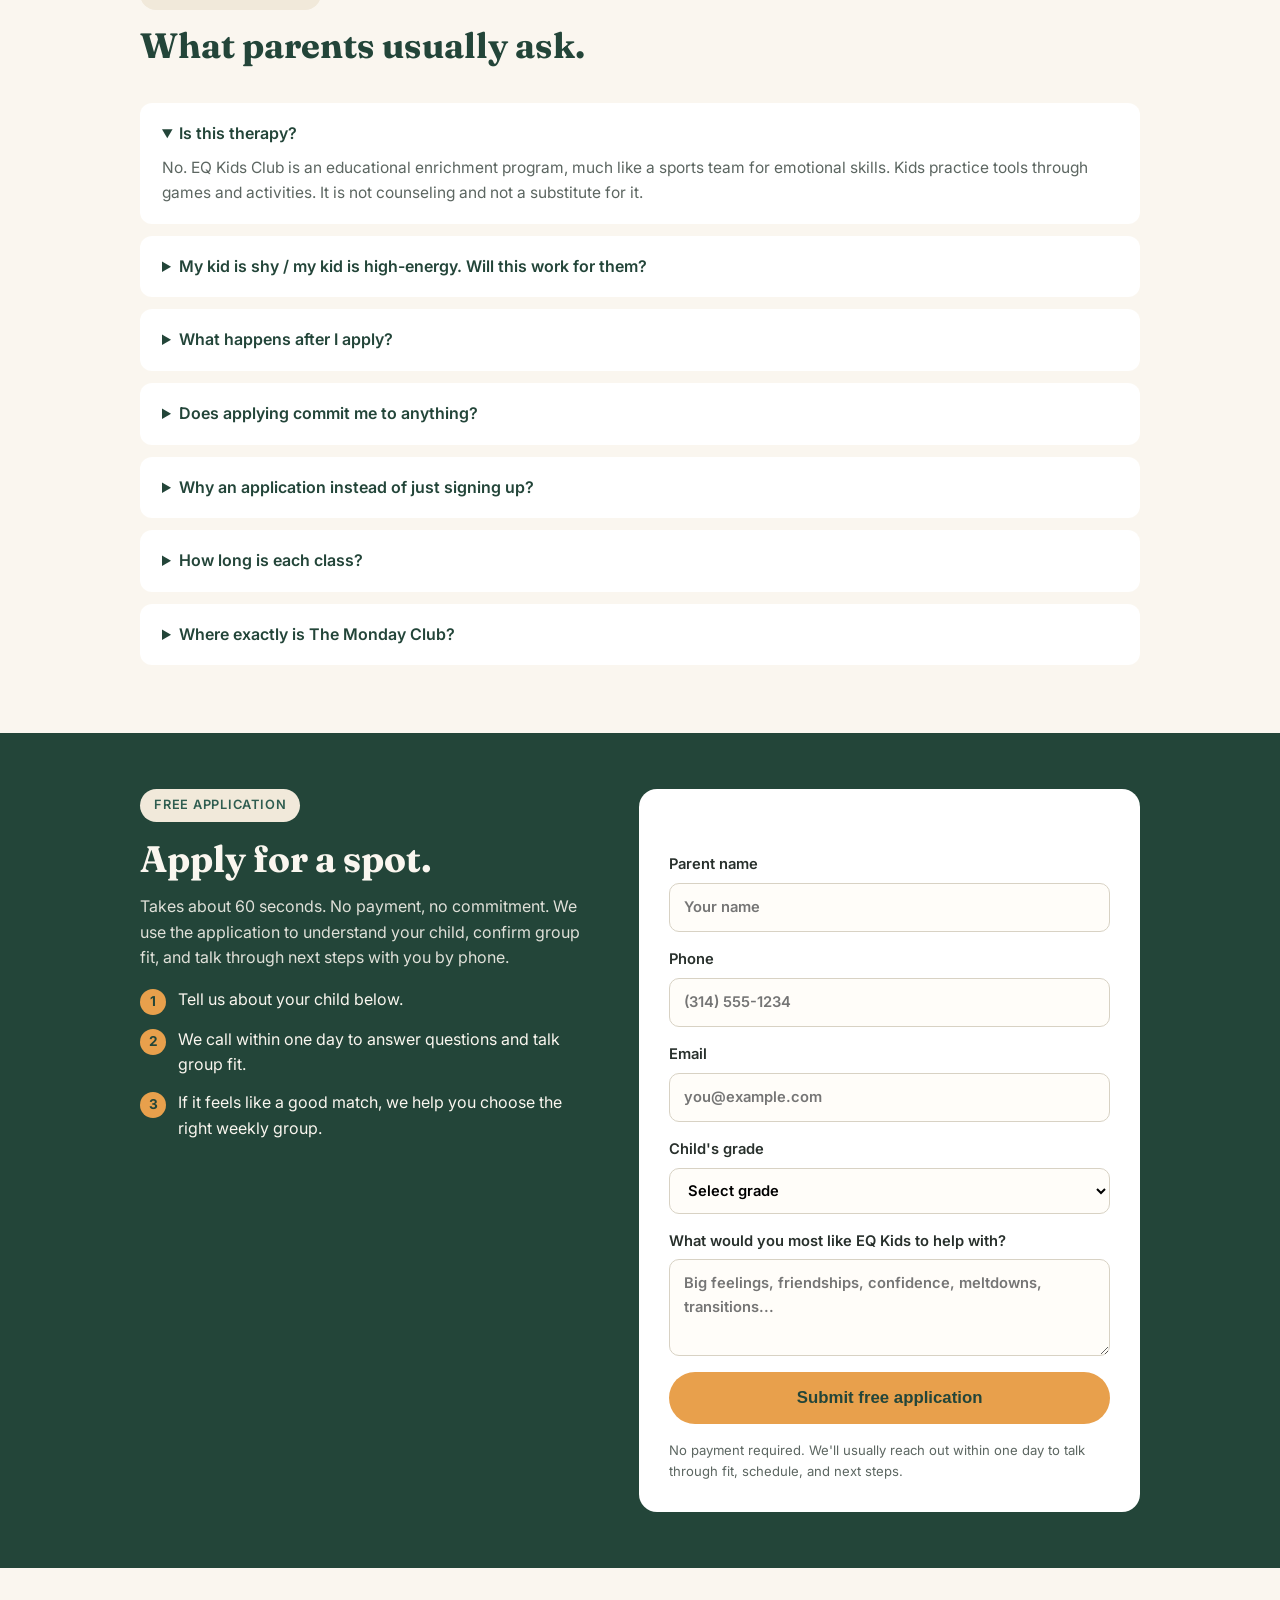
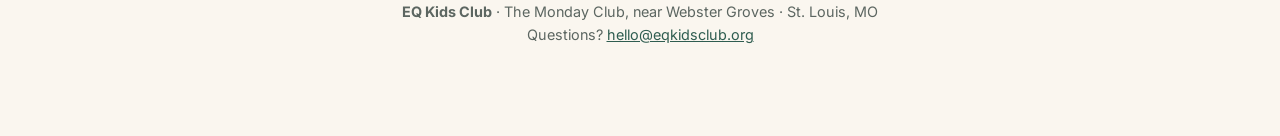
==== commit 6b452ee5: "Remove founding language from membership copy" ====
--- a/apply.html
+++ b/apply.html
@@ -308,9 +308,9 @@
             frustration, making friends, and bouncing back through games,
             stories, and role play at The Monday Club near Webster Groves.
           </p>
-          <a class="btn" href="#apply">Apply for a founding spot &rarr;</a>
+          <a class="btn" href="#apply">Apply for a spot &rarr;</a>
           <p class="hero-note">
-            Weekly two-hour sessions &middot; Founding cohort capped at 12 kids &middot; No payment to apply.
+            Weekly two-hour sessions &middot; Groups capped at 12 kids &middot; No payment to apply.
             We call within one day to talk through fit and next steps.
           </p>
           <ul class="hero-points">
@@ -490,10 +490,10 @@
             <li><span class="k">Apply</span><span>Free to apply. We'll call to talk fit and next steps.</span></li>
           </ul>
           <div class="price-card">
-            <h3>Founding-family tuition</h3>
+            <h3>Member tuition</h3>
             <div class="price-big">$197<span>/month &nbsp;<s style="opacity:0.55;">$297</s></span></div>
             <p style="font-size: 0.92rem; opacity: 0.9; margin-top: 4px;">
-              The first 12 families lock in the founding rate for as long as they're
+              The $197 member rate stays locked in for as long as your child is
               enrolled. Regular tuition is $297/month.
             </p>
             <ul>
@@ -503,9 +503,9 @@
               <li>Weekly parent note on what we practiced</li>
               <li>Cancel anytime, with no contracts or enrollment fees</li>
             </ul>
-            <a class="btn full" href="#apply">Apply for a founding spot</a>
+            <a class="btn full" href="#apply">Apply for a spot</a>
             <p class="price-compare">
-              At the founding rate, EQ Kids Club is 8+ hours of guided small-group
+              At the member rate, EQ Kids Club is 8+ hours of guided small-group
               practice each month, which works out to under $50 per two-hour class.
             </p>
             <p class="price-compare" style="margin-top: 10px;">
@@ -560,7 +560,7 @@
       <div class="wrap apply-grid">
         <div class="apply-copy">
           <span class="pill">Free application</span>
-          <h2>Apply for a founding spot.</h2>
+          <h2>Apply for a spot.</h2>
           <p>
             Takes about 60 seconds. No payment, no commitment. We use the application
             to understand your child, confirm group fit, and talk through next steps
@@ -626,7 +626,7 @@
     </footer>
 
     <div class="sticky-cta">
-      <a class="btn" href="#apply">Apply for a founding spot</a>
+      <a class="btn" href="#apply">Apply for a spot</a>
     </div>
 
     <script src="script.js?v=apply-free"></script>
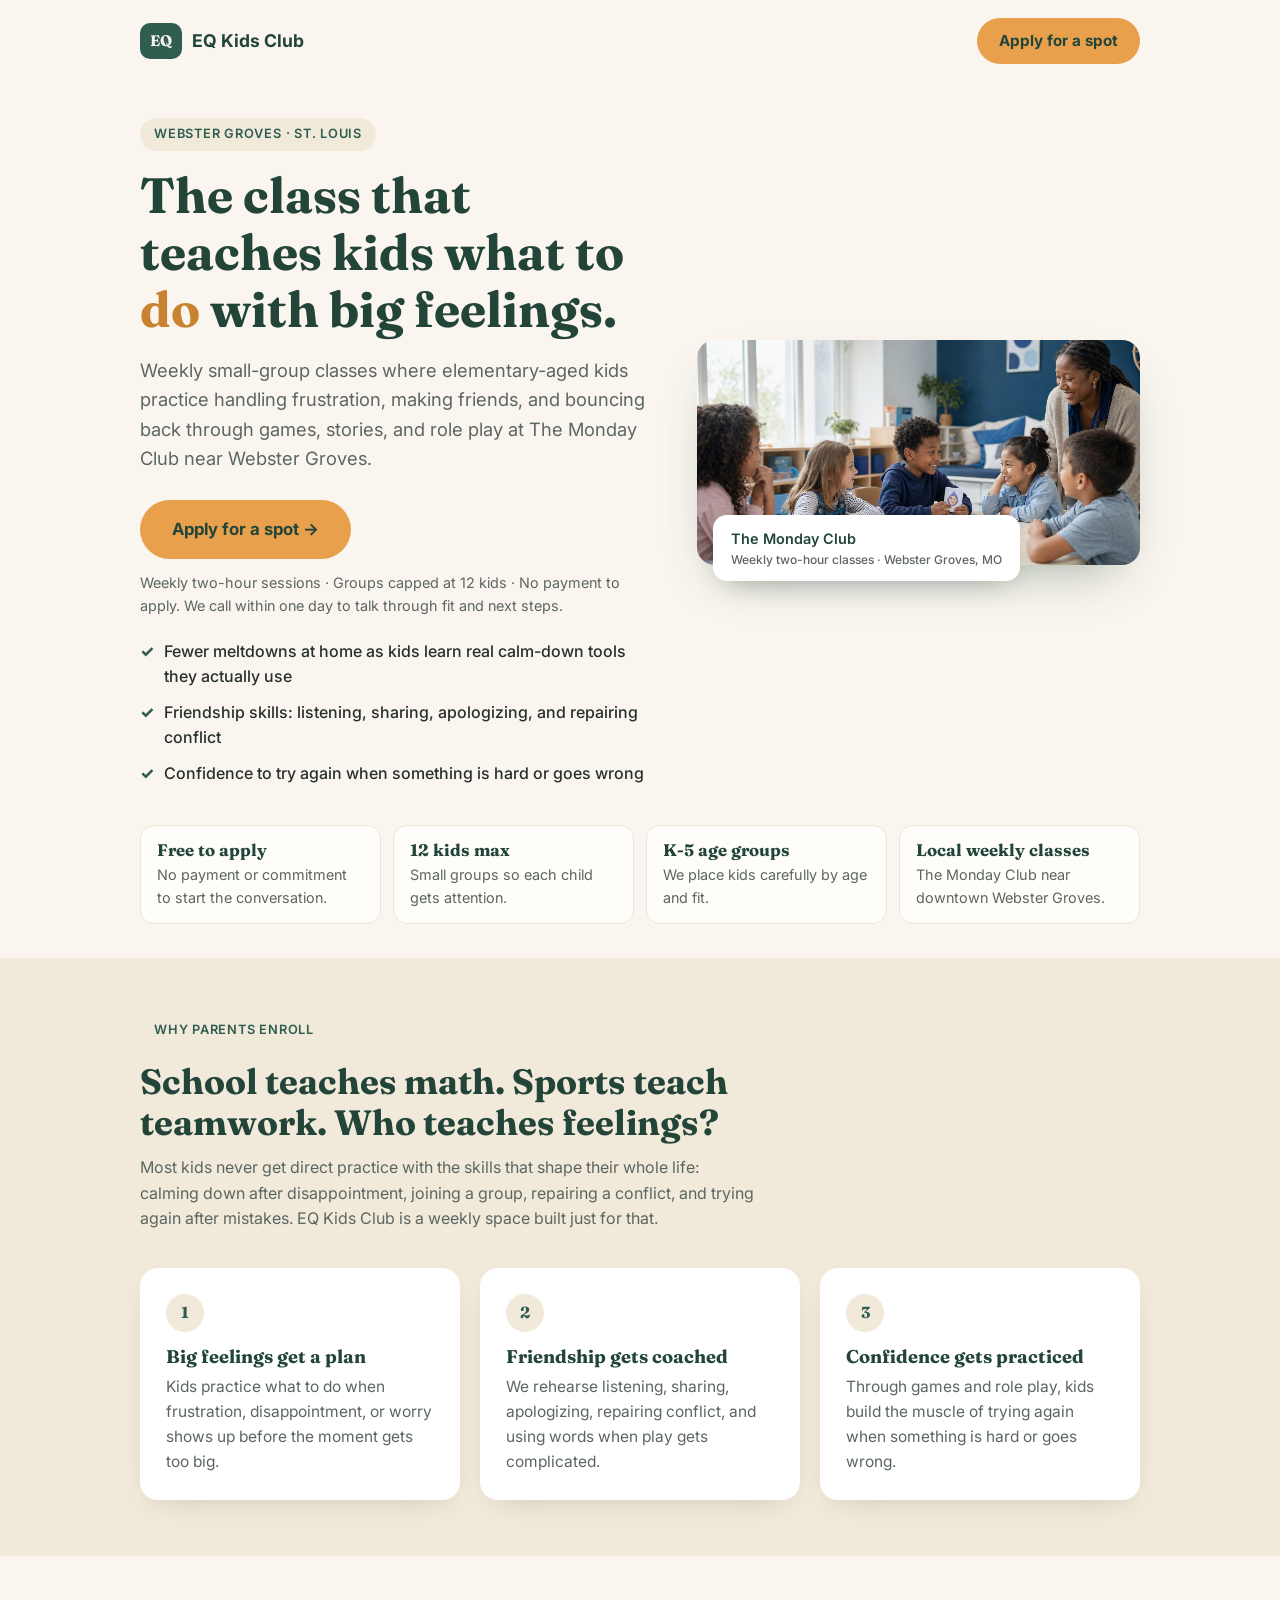
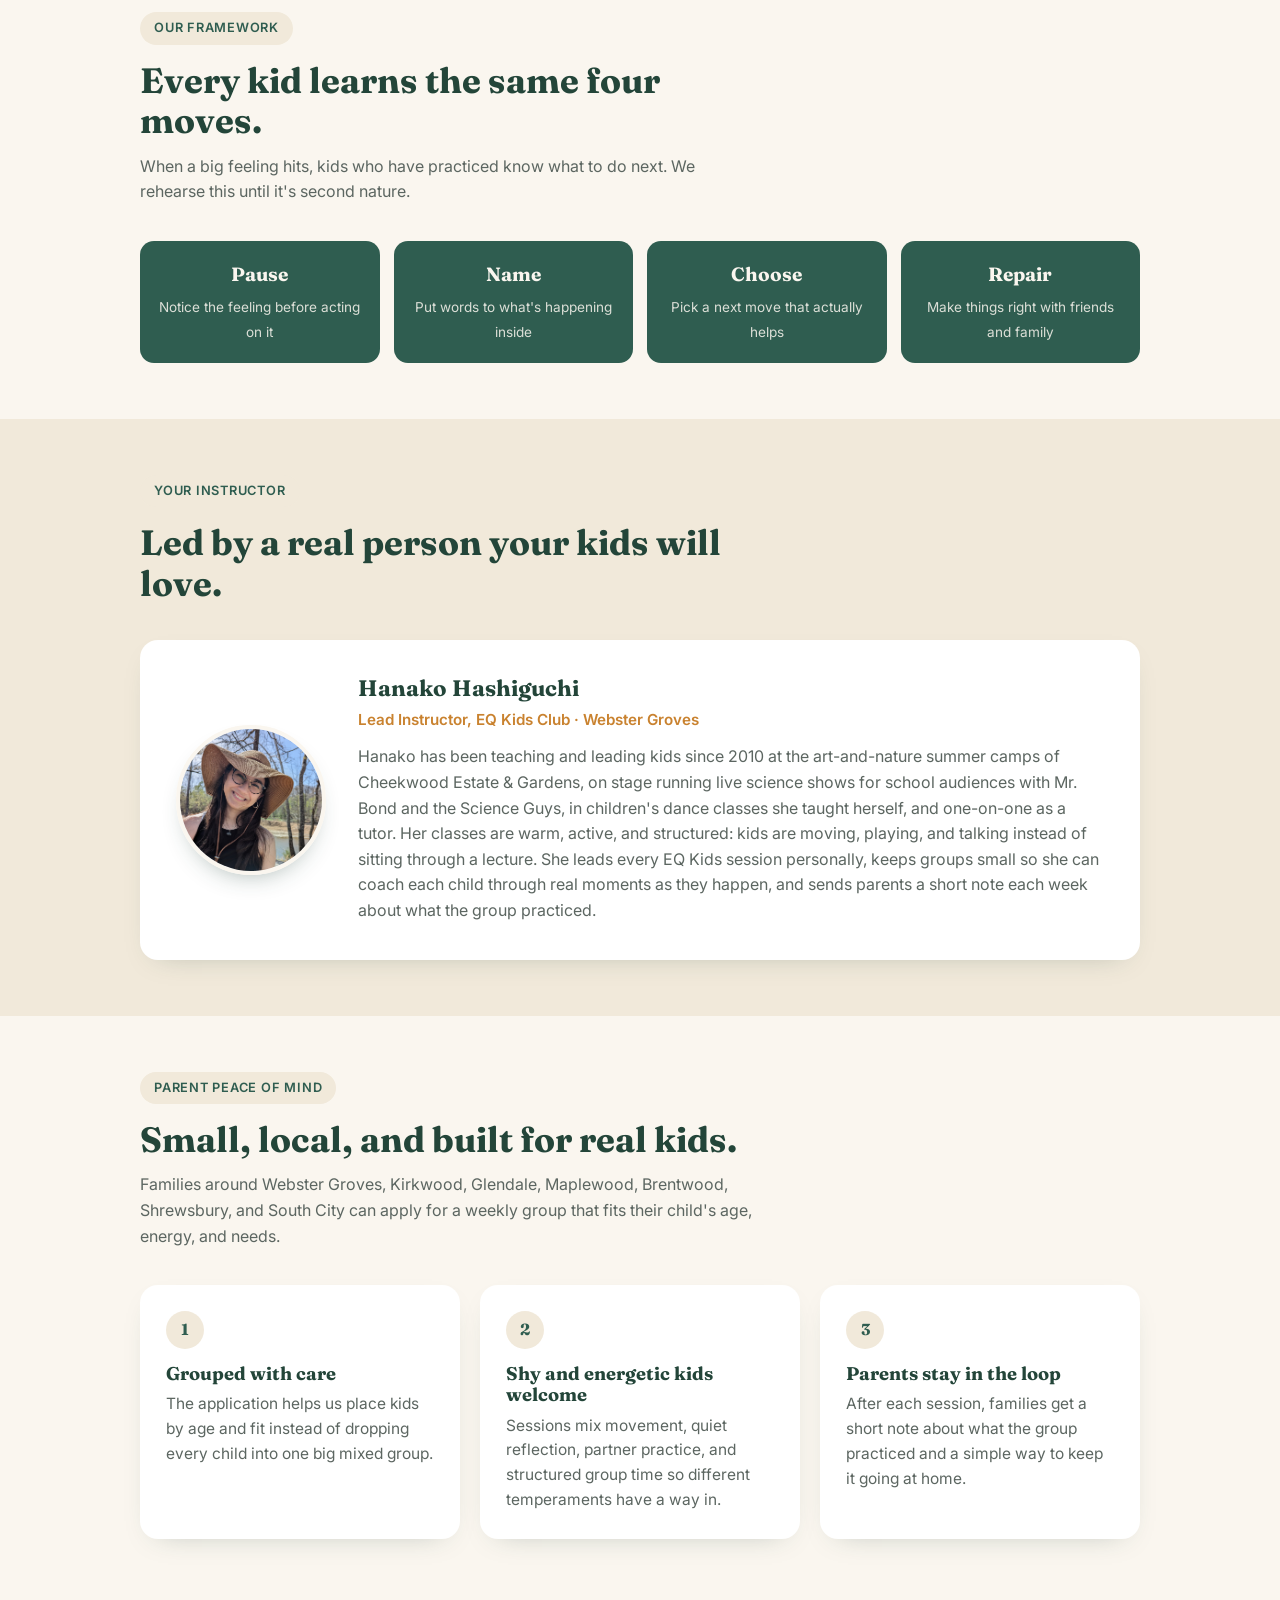
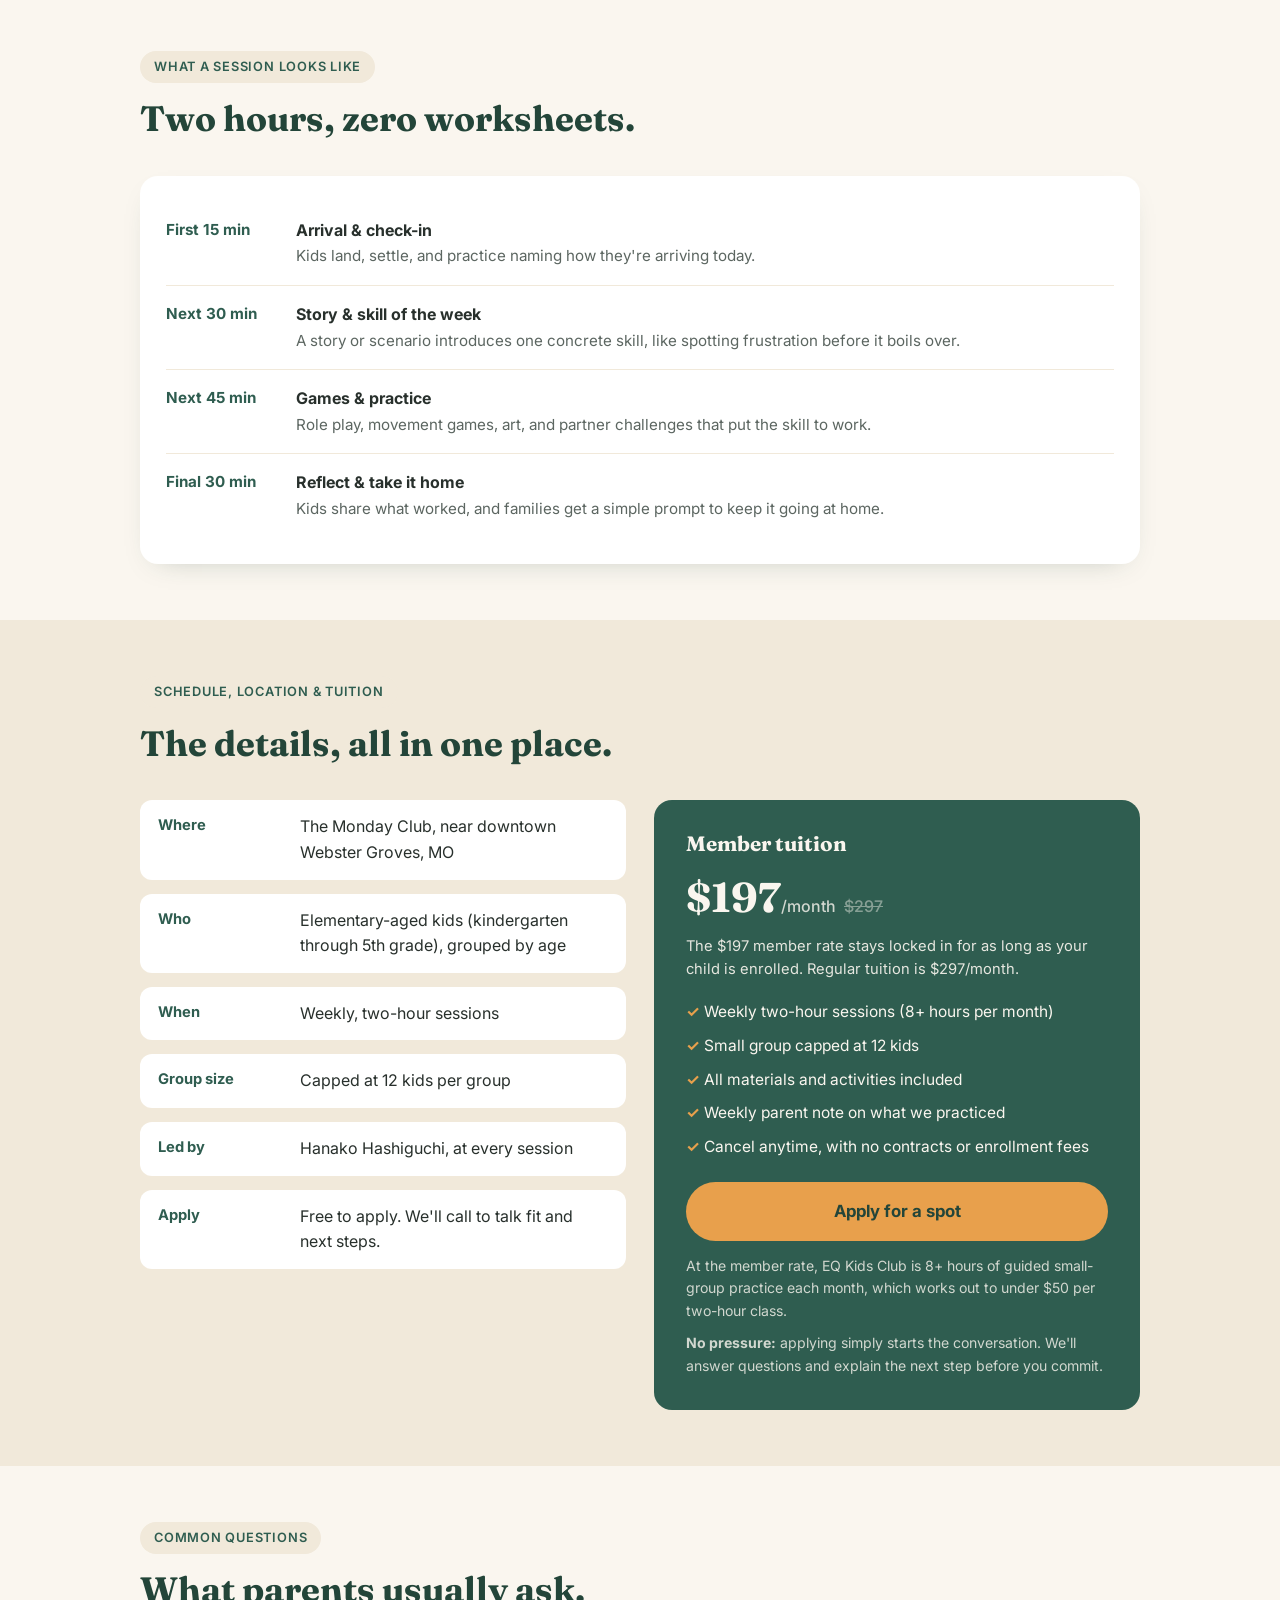
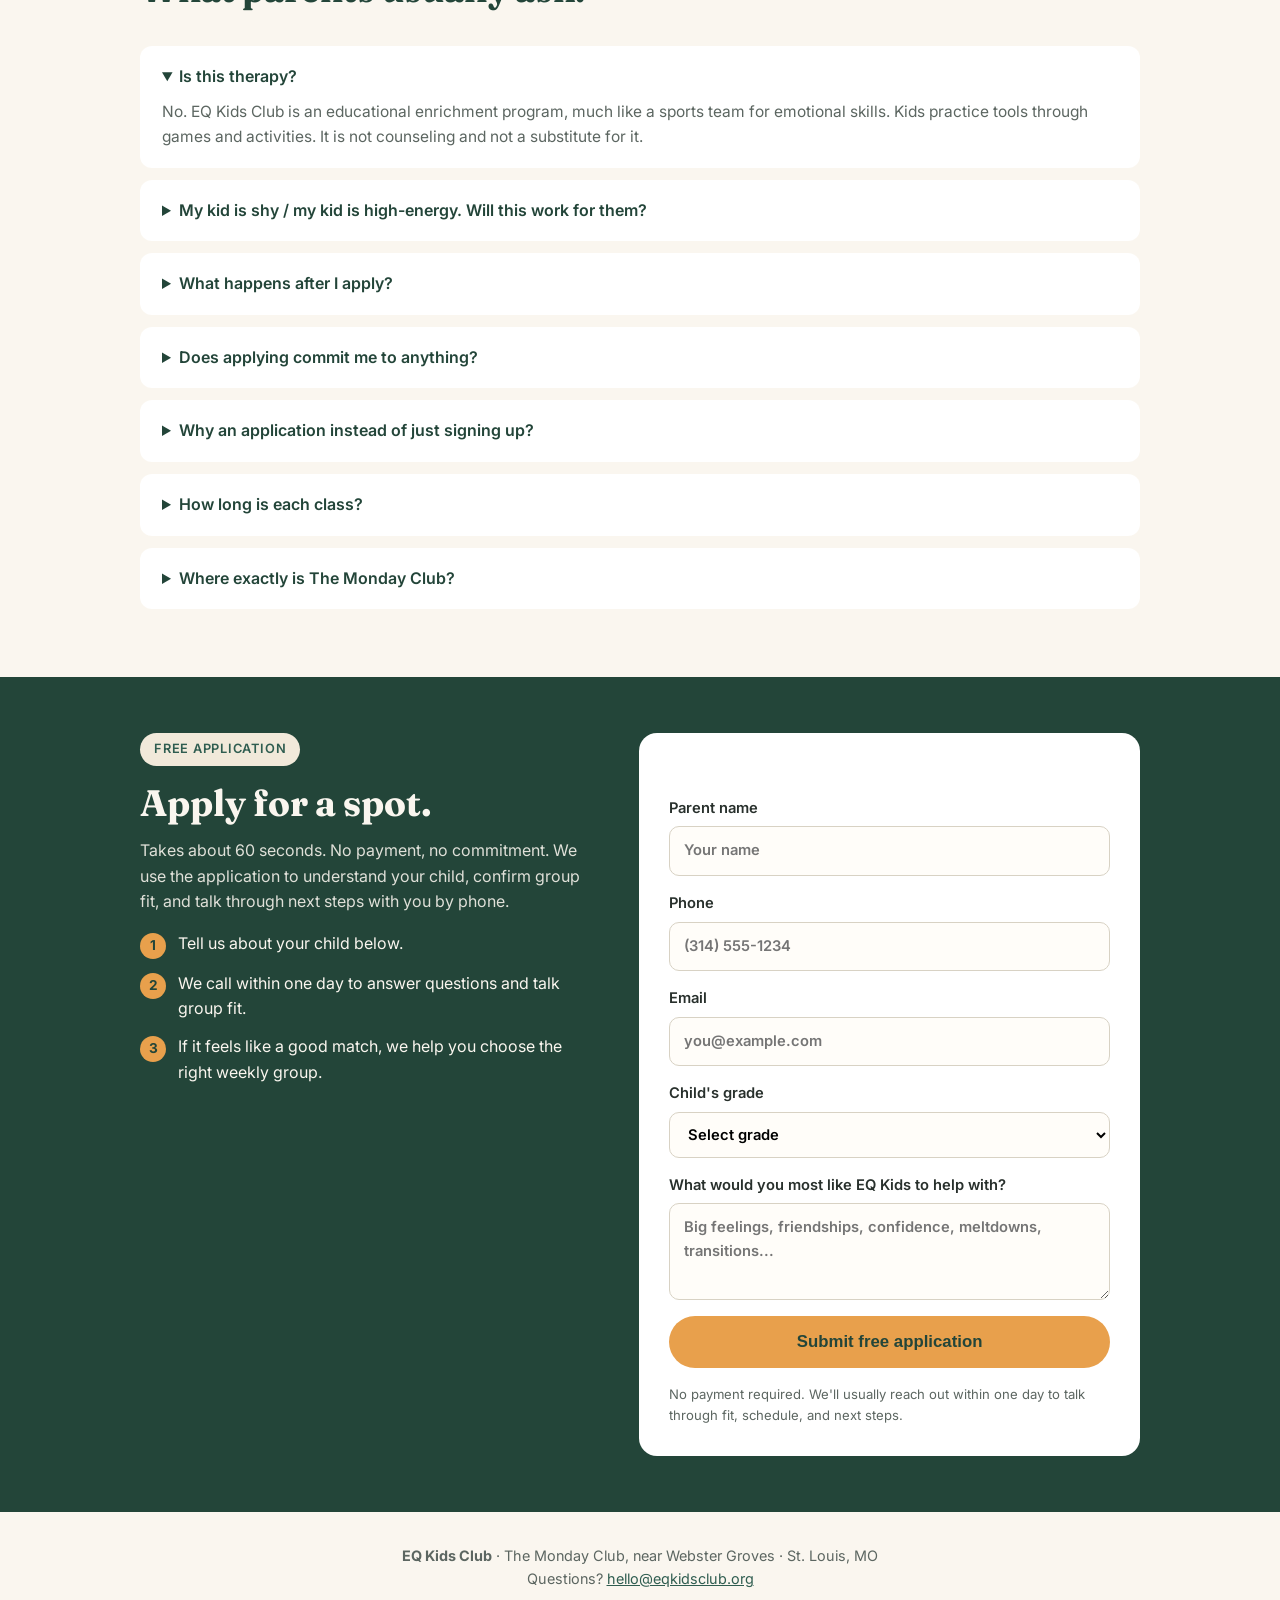
==== commit c04c4369: "Remove Hanako fun fact" ====
--- a/apply.html
+++ b/apply.html
@@ -407,10 +407,6 @@
               so she can coach each child through real moments as they happen, and
               sends parents a short note each week about what the group practiced.
             </p>
-            <p style="margin-top: 10px; font-size: 0.9rem; color: var(--accent-dark); font-weight: 600;">
-              Fun fact kids love: Hanako has been an Irish dancer since age seven and
-              was the highest-ranked dancer at her school.
-            </p>
           </div>
         </div>
       </div>
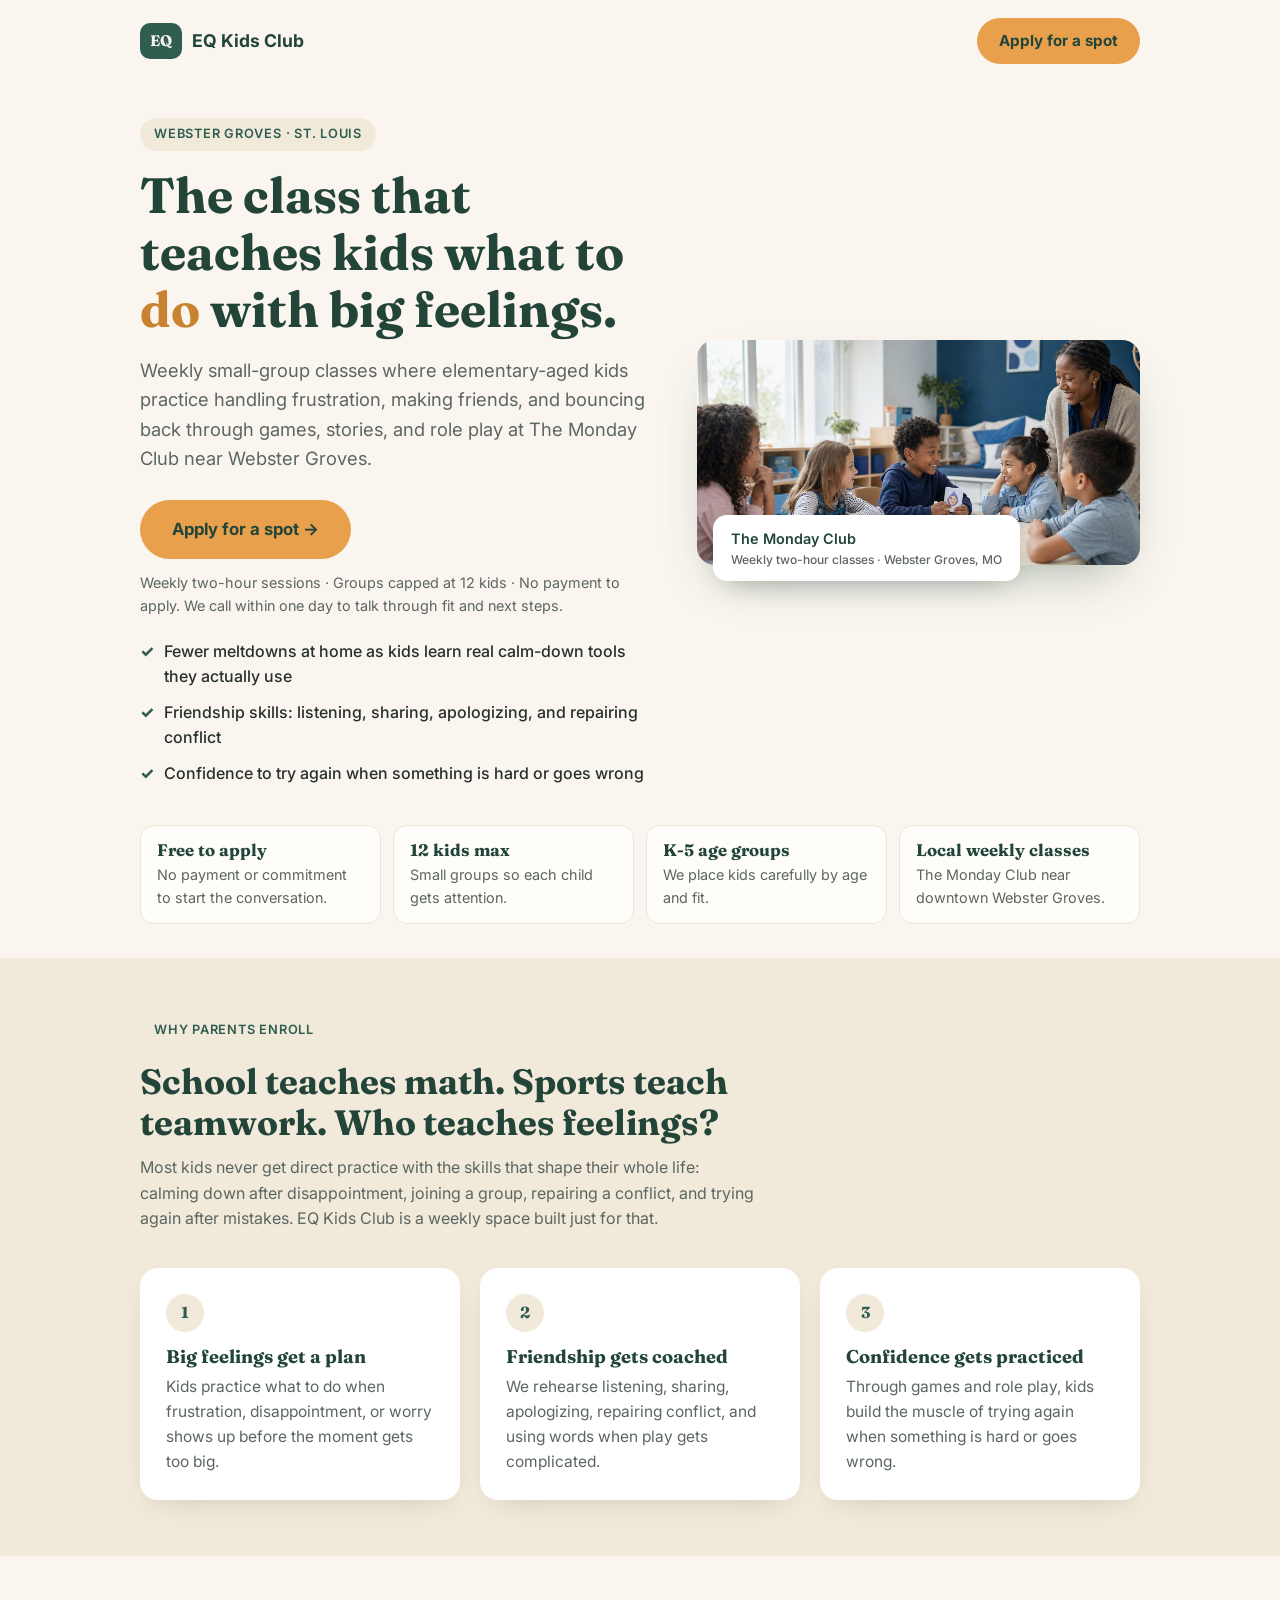
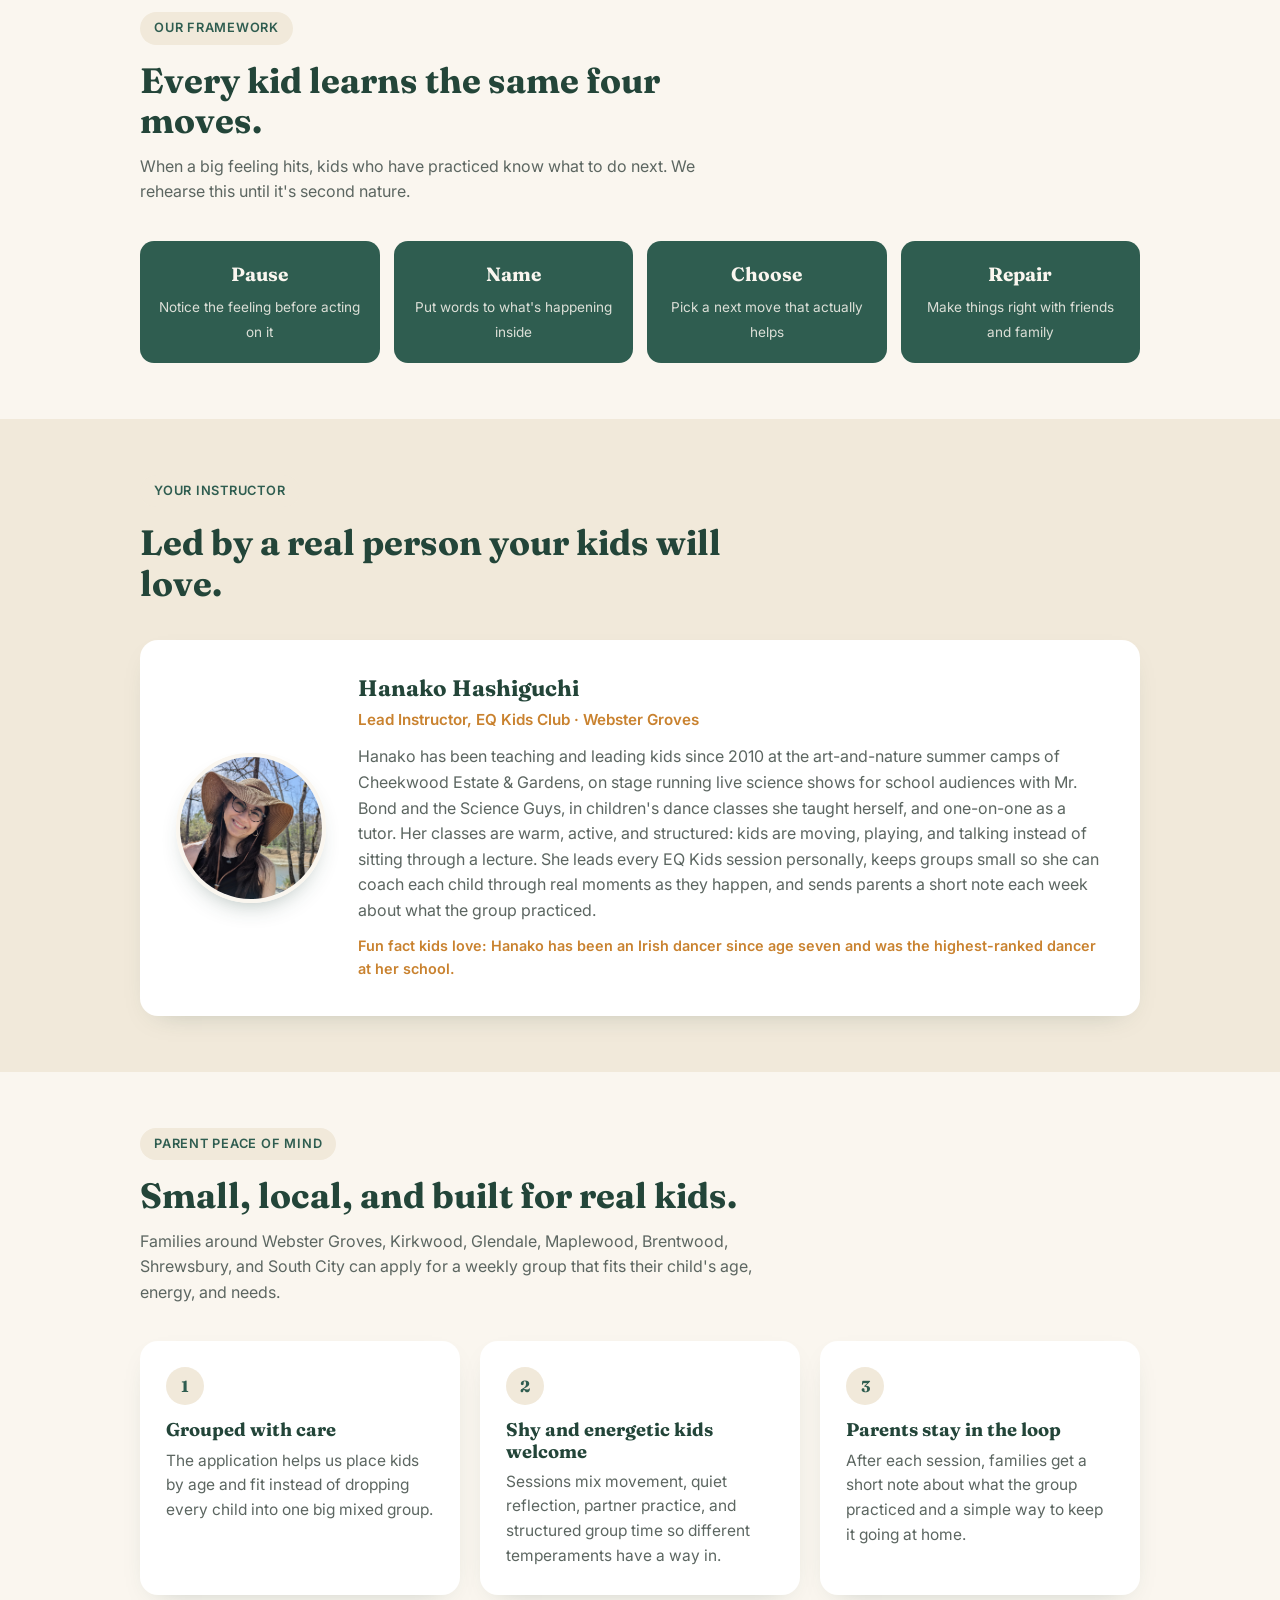
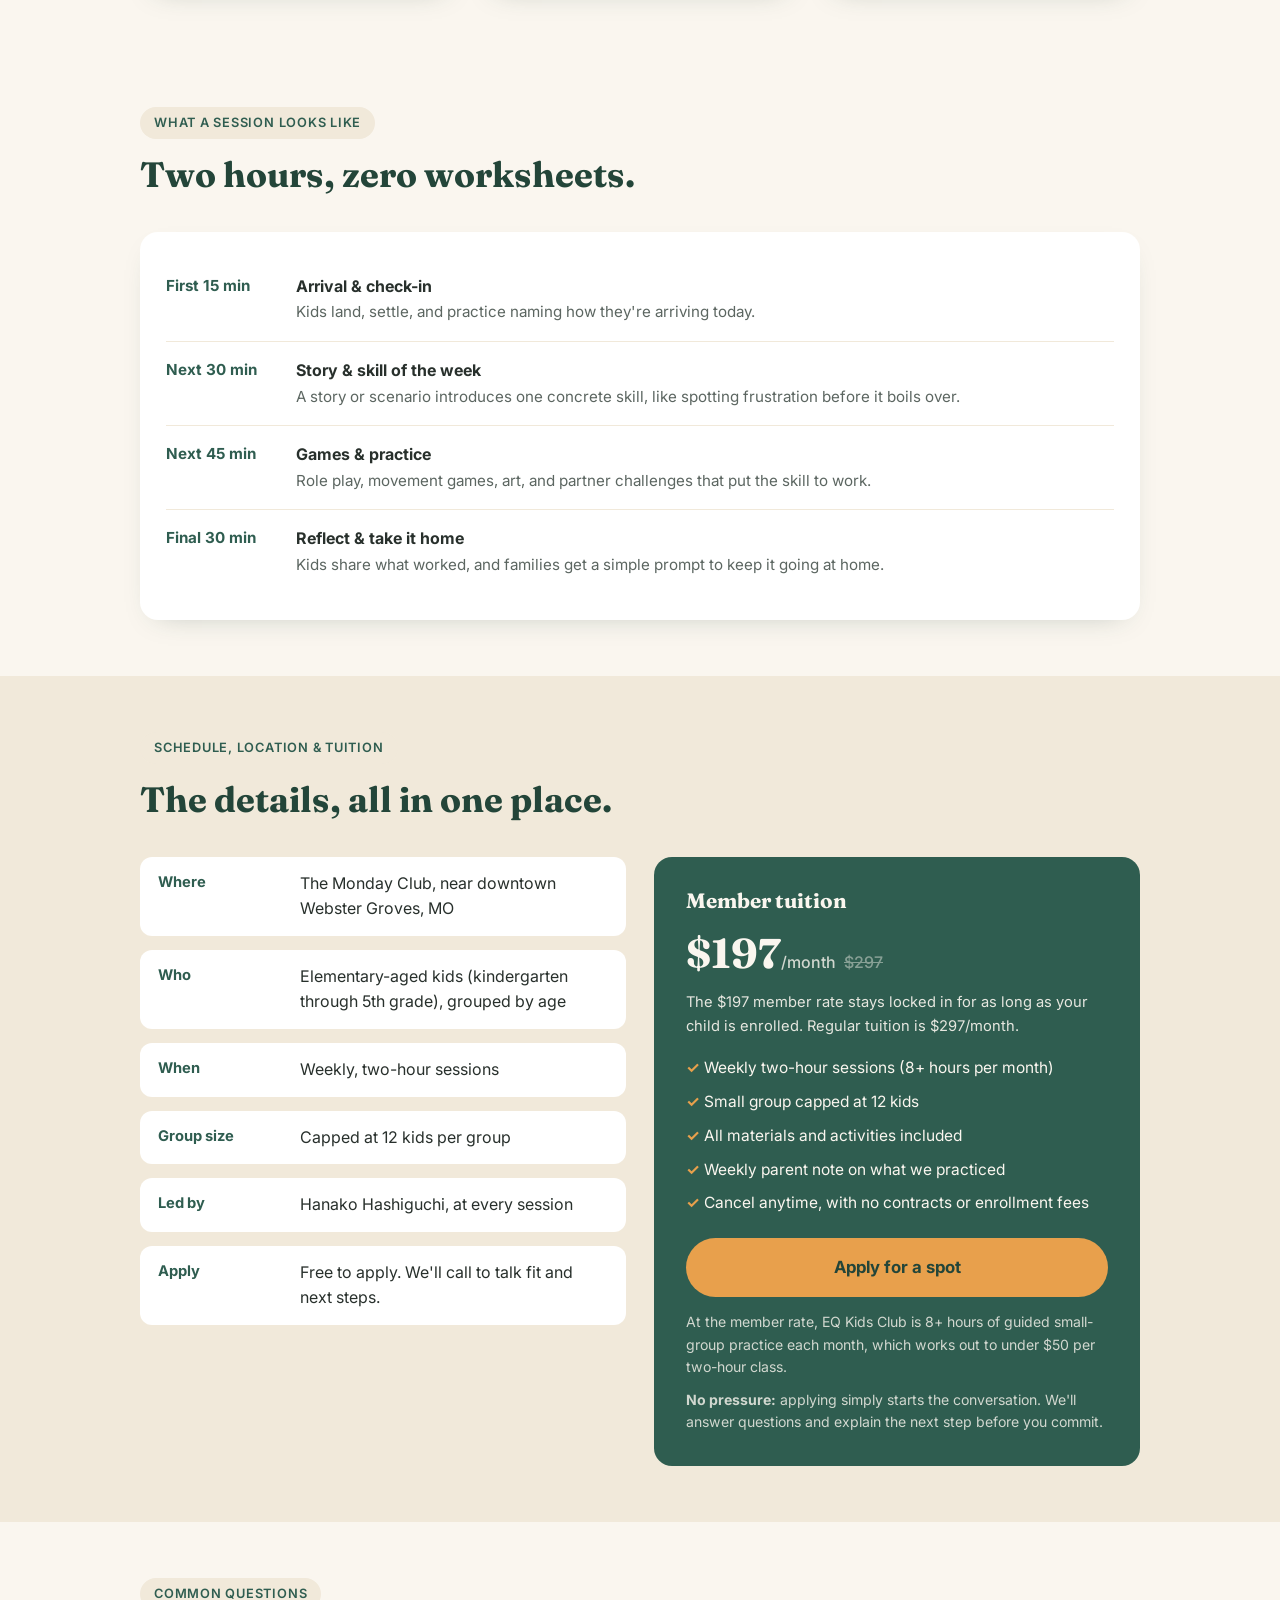
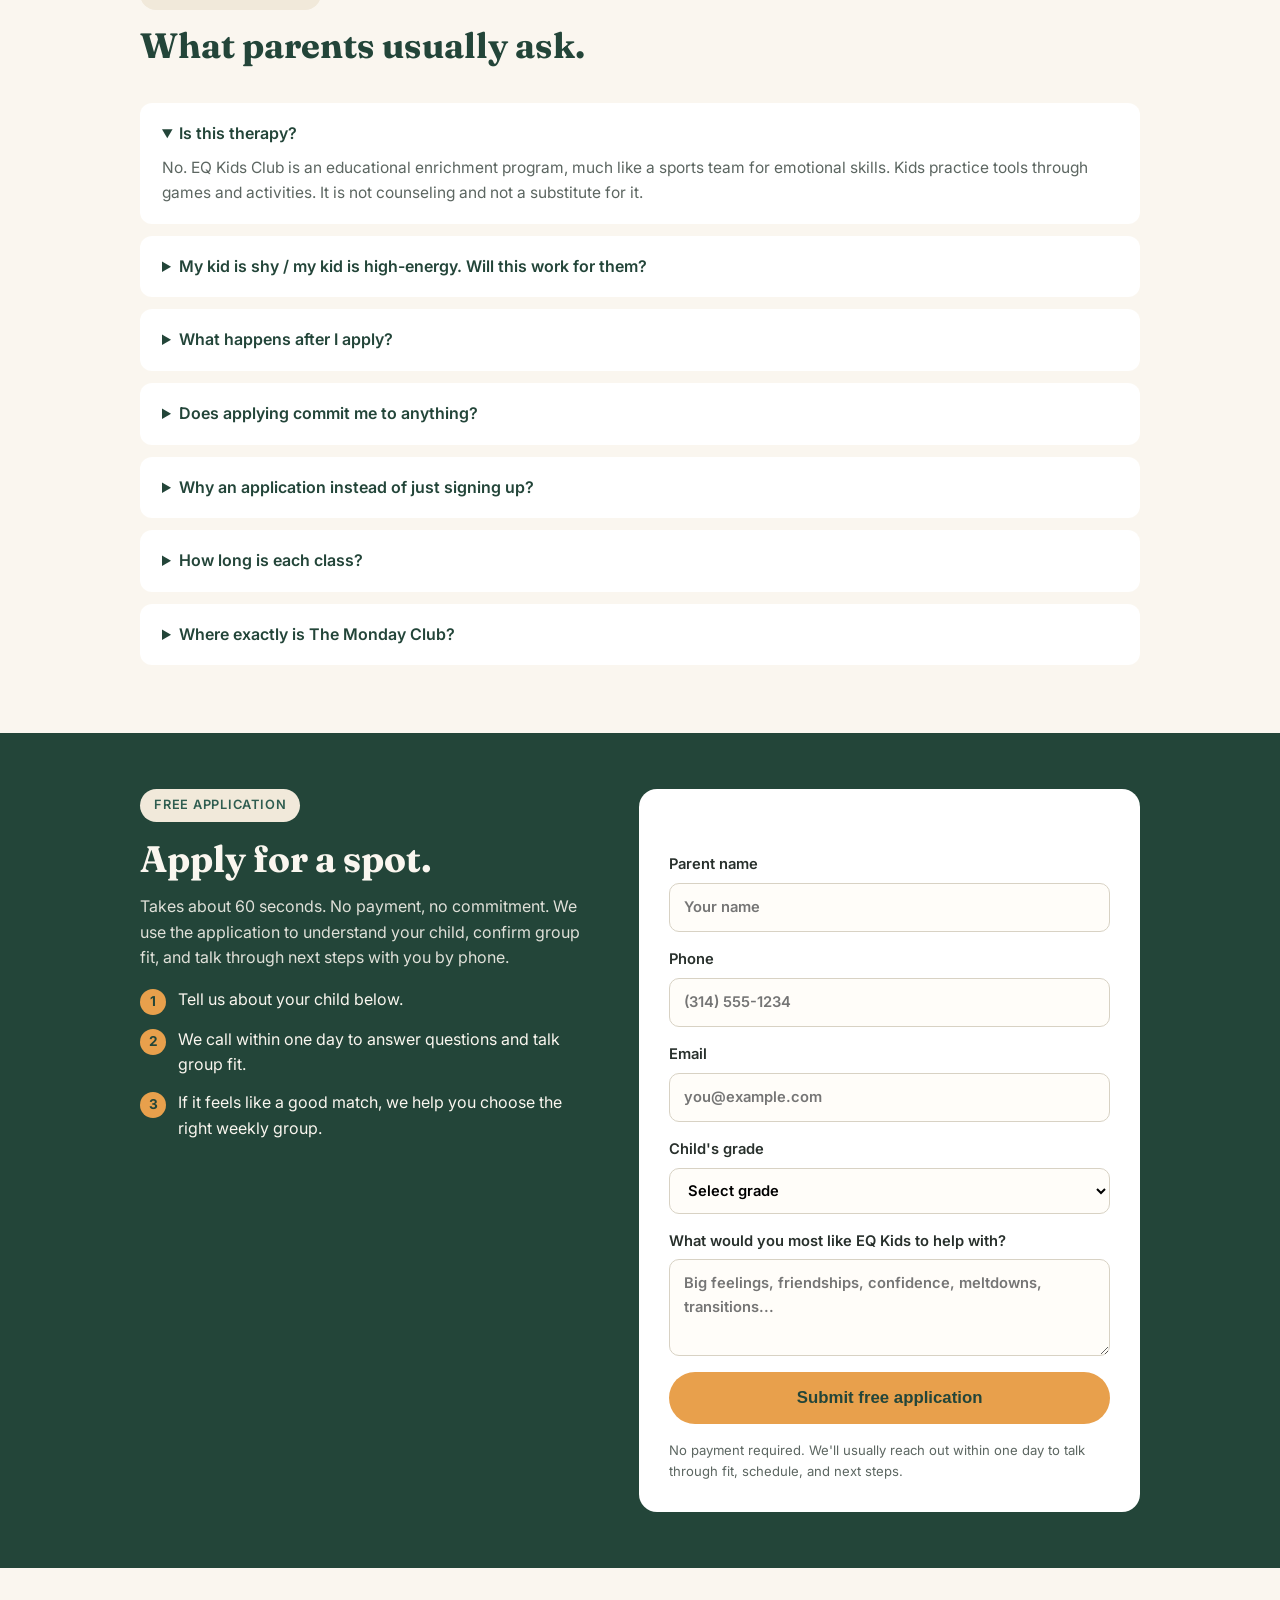
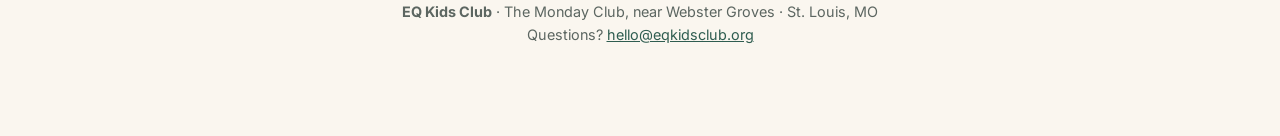
==== commit bc0987cd: "Restore Hanako fun fact" ====
--- a/apply.html
+++ b/apply.html
@@ -407,6 +407,10 @@
               so she can coach each child through real moments as they happen, and
               sends parents a short note each week about what the group practiced.
             </p>
+            <p style="margin-top: 10px; font-size: 0.9rem; color: var(--accent-dark); font-weight: 600;">
+              Fun fact kids love: Hanako has been an Irish dancer since age seven and
+              was the highest-ranked dancer at her school.
+            </p>
           </div>
         </div>
       </div>
